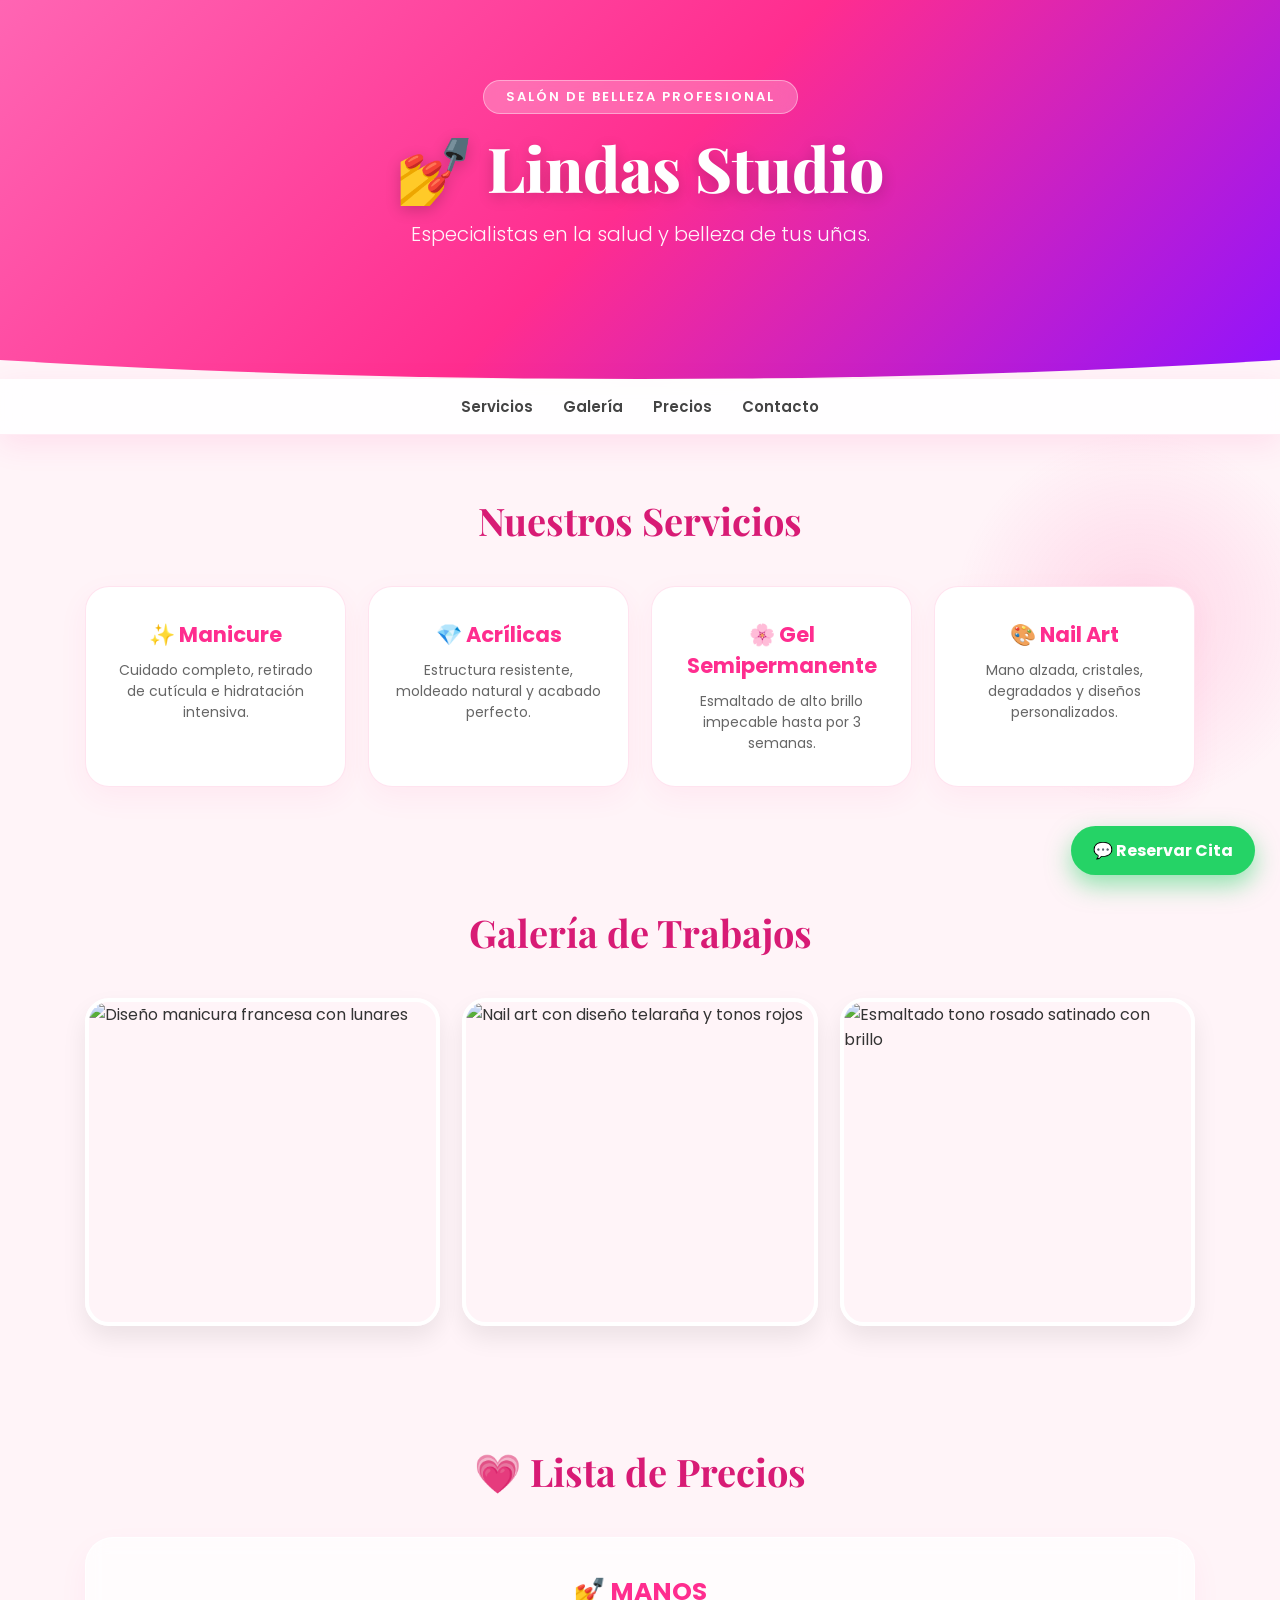
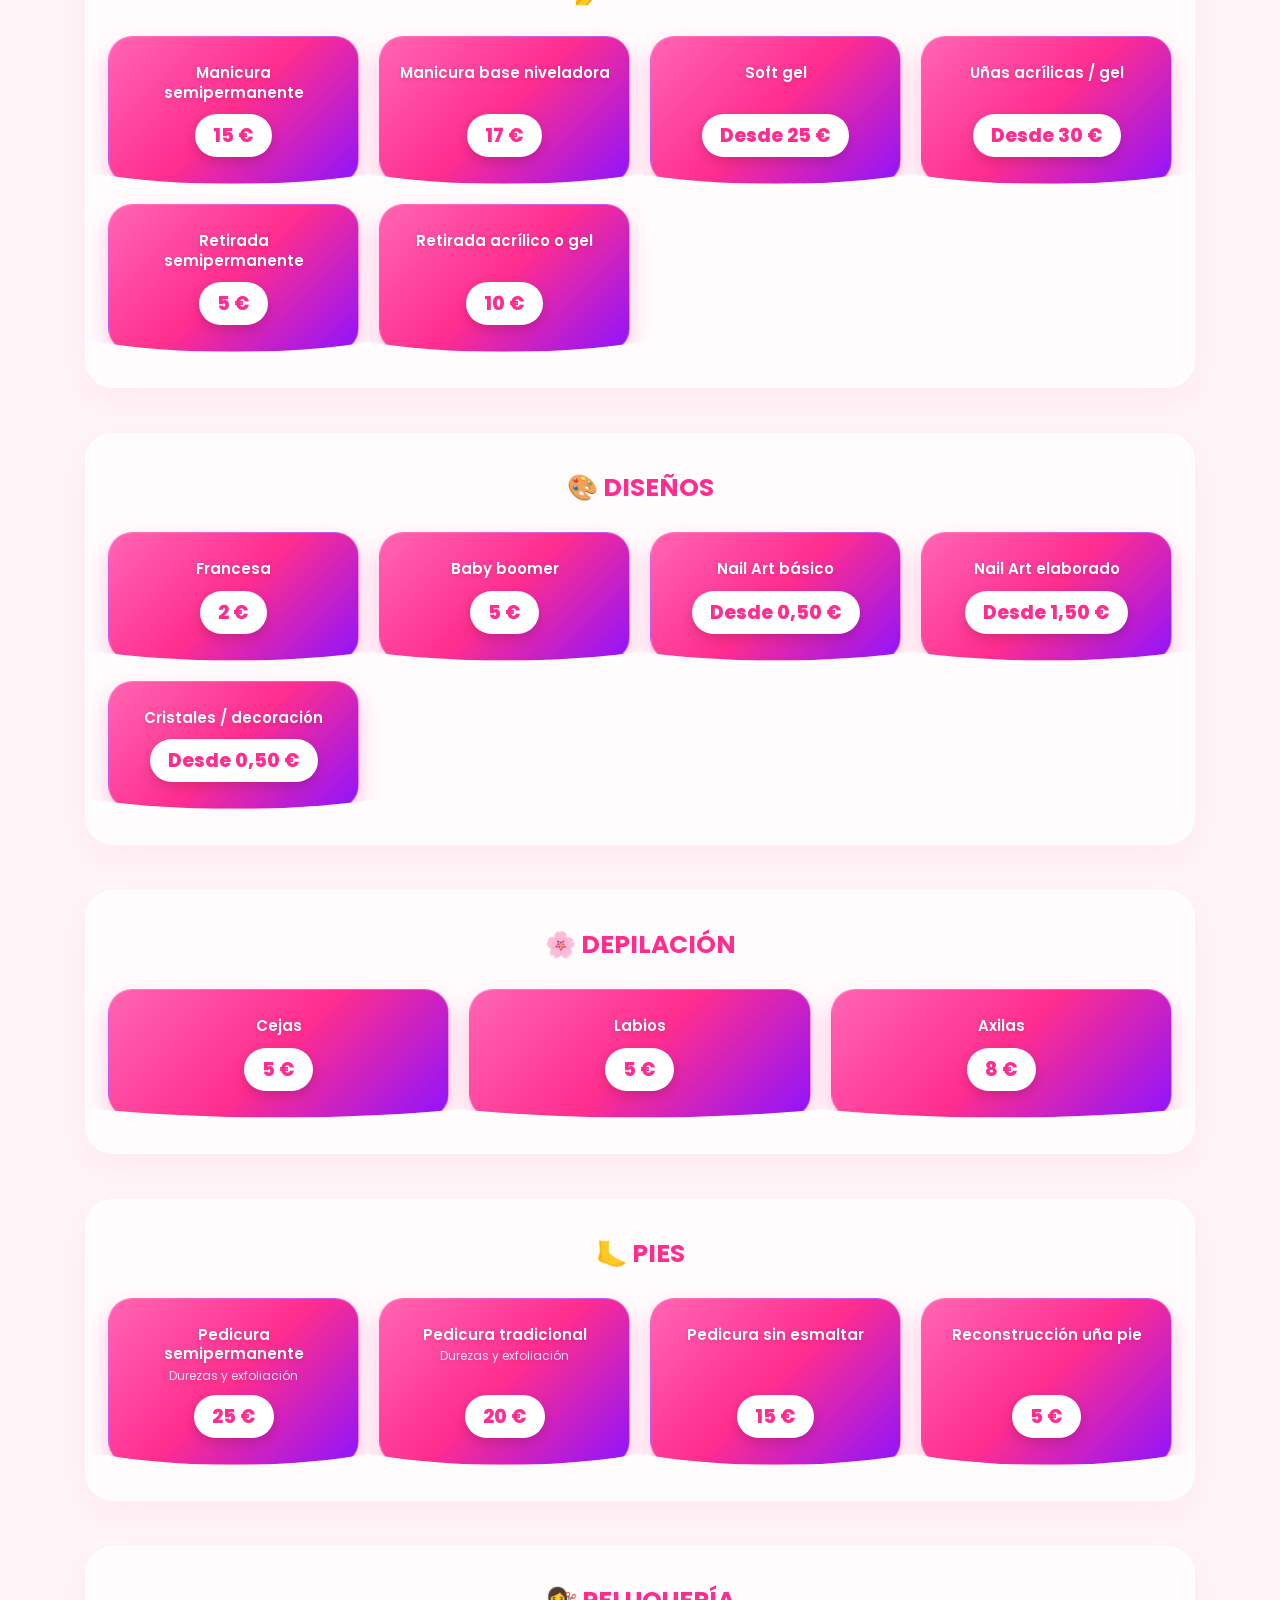
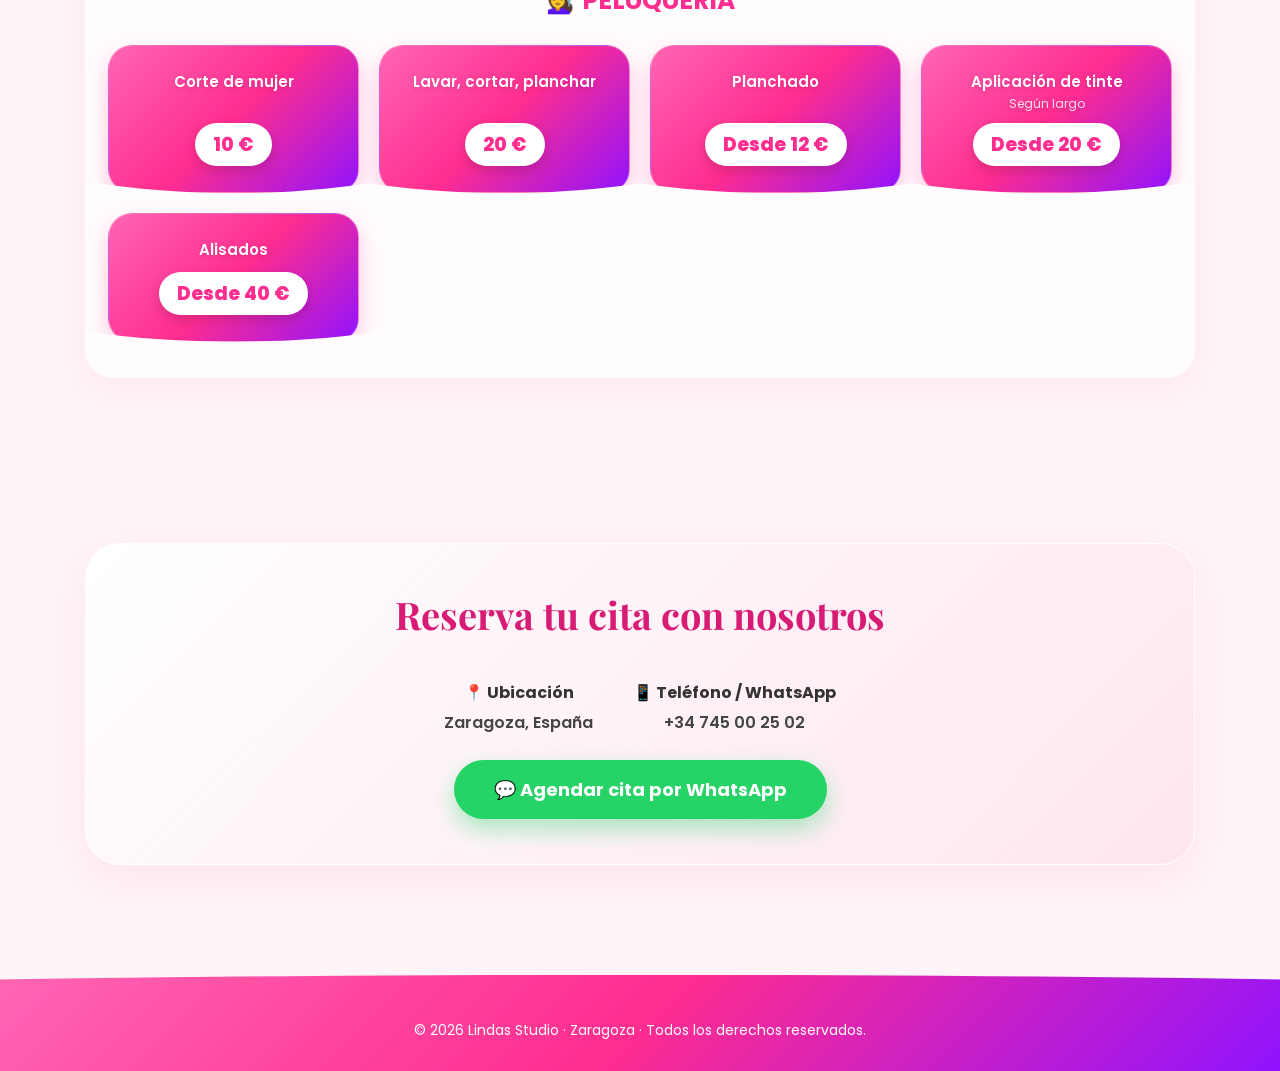
==== index.html @ 549ef815 "Add files via upload" ====
<!DOCTYPE html>
<html lang="es">
<head>
<meta charset="UTF-8">
<meta name="viewport" content="width=device-width, initial-scale=1.0">
<title>Lindas Studio | Salón de Uñas & Estética en Zaragoza</title>

<!-- FUENTES GOOGLE FONTS -->
<link rel="preconnect" href="https://fonts.googleapis.com">
<link rel="preconnect" href="https://fonts.gstatic.com" crossorigin>
<link href="https://fonts.googleapis.com/css2?family=Playfair+Display:ital,wght@0,600;0,800;1,600&family=Poppins:wght@300;400;500;600;700&display=swap" rel="stylesheet">

<style>
:root {
    --primary: #ff2d8f;
    --primary-dark: #d81b75;
    --primary-gradient: linear-gradient(135deg, #ff65b3 0%, #ff2d8f 50%, #9013fe 100%);
    --bg-color: #fff4f8;
    --card-bg: #ffffff;
}

*{
    margin:0;
    padding:0;
    box-sizing:border-box;
    font-family: 'Poppins', sans-serif;
    scroll-behavior: smooth;
}

body{
    background: var(--bg-color);
    color: #333;
    overflow-x: hidden;
    position: relative;
}

/* BURBUJAS DE LUZ ANIMADAS EN FONDO */
body::before, body::after {
    content: '';
    position: fixed;
    width: 380px;
    height: 380px;
    border-radius: 50%;
    background: radial-gradient(circle, rgba(255, 45, 143, 0.15) 0%, rgba(255, 255, 255, 0) 70%);
    z-index: -1;
    animation: floatBg 12s infinite alternate ease-in-out;
}
body::before { top: -50px; left: -50px; }
body::after { bottom: 10%; right: -50px; animation-delay: -6s; }

@keyframes floatBg {
    0% { transform: translate(0, 0) scale(1); }
    100% { transform: translate(80px, 80px) scale(1.3); }
}

/* HEADER PREMIUM CON CURVA */
header{
    position: relative;
    background: var(--primary-gradient);
    color: white;
    text-align: center;
    padding: 80px 20px 130px 20px;
    clip-path: ellipse(160% 100% at 50% 0%);
    box-shadow: 0 15px 35px rgba(255, 45, 143, 0.35);
}

.header-badge {
    display: inline-block;
    background: rgba(255, 255, 255, 0.25);
    backdrop-filter: blur(10px);
    padding: 6px 22px;
    border-radius: 30px;
    font-size: 13px;
    font-weight: 600;
    letter-spacing: 2px;
    text-transform: uppercase;
    margin-bottom: 12px;
    border: 1px solid rgba(255, 255, 255, 0.4);
    animation: fadeInDown 0.8s ease-out;
}

header h1{
    font-family: 'Playfair Display', serif;
    font-size: 62px;
    font-weight: 800;
    text-shadow: 0 4px 15px rgba(0,0,0,0.2);
    animation: fadeInDown 1s ease-out;
}

header p{
    margin-top: 10px;
    font-size: 20px;
    font-weight: 300;
    opacity: 0.95;
    animation: fadeInUp 1s ease-out 0.2s backwards;
}

/* MENÚ FLOATING Y GLASSMORPHISM */
nav{
    background: rgba(255, 255, 255, 0.88);
    backdrop-filter: blur(15px);
    display: flex;
    justify-content: center;
    gap: 30px;
    padding: 16px;
    box-shadow: 0 10px 30px rgba(255, 45, 143, 0.1);
    position: sticky;
    top: 0;
    z-index: 100;
    border-bottom: 1px solid rgba(255, 208, 228, 0.4);
}

nav a{
    color: #444;
    text-decoration: none;
    font-weight: 600;
    font-size: 15px;
    position: relative;
    transition: all 0.3s;
}

nav a::after {
    content: '';
    position: absolute;
    width: 0%;
    height: 3px;
    bottom: -6px;
    left: 50%;
    transform: translateX(-50%);
    background: var(--primary);
    border-radius: 10px;
    transition: width 0.3s ease;
}

nav a:hover{ color: var(--primary); }
nav a:hover::after { width: 100%; }

/* SECCIONES Y EFECTO SCROLL REVEAL */
section{
    max-width: 1150px;
    margin: auto;
    padding: 60px 20px;
    animation: revealSection linear both;
    animation-timeline: view();
    animation-range: entry 10% cover 30%;
}

@keyframes revealSection {
    from { opacity: 0; transform: translateY(40px) scale(0.97); }
    to { opacity: 1; transform: translateY(0) scale(1); }
}

h2{
    font-family: 'Playfair Display', serif;
    color: var(--primary-dark);
    text-align: center;
    margin-bottom: 40px;
    font-size: 38px;
    position: relative;
}

/* SERVICIOS */
.tarjetas{
    display: grid;
    grid-template-columns: repeat(auto-fit, minmax(230px, 1fr));
    gap: 22px;
}

.tarjeta{
    background: var(--card-bg);
    border-radius: 24px;
    padding: 32px 22px;
    text-align: center;
    box-shadow: 0 10px 30px rgba(255, 45, 143, 0.06);
    border: 1px solid rgba(255, 208, 228, 0.6);
    transition: all 0.4s cubic-bezier(0.175, 0.885, 0.32, 1.275);
}

.tarjeta:hover{
    transform: translateY(-8px);
    box-shadow: 0 20px 40px rgba(255, 45, 143, 0.18);
    border-color: var(--primary);
}

.tarjeta h3{ color: var(--primary); margin-bottom: 10px; font-size: 21px; }
.tarjeta p { color: #666; font-size: 14px; line-height: 1.5; }

/* GALERÍA */
.galeria{
    display: grid;
    grid-template-columns: repeat(3, 1fr);
    gap: 22px;
}

.galeria-item {
    overflow: hidden;
    border-radius: 24px;
    box-shadow: 0 12px 25px rgba(0,0,0,0.08);
    border: 4px solid #fff;
    position: relative;
}

.galeria img{
    width: 100%;
    height: 320px;
    object-fit: cover;
    display: block;
    transition: transform 0.6s cubic-bezier(0.25, 1, 0.5, 1);
}

.galeria-item:hover img{ transform: scale(1.1); }

/* SECCIÓN PRECIOS ESPECTACULAR */
.categoria{
    margin-bottom: 45px;
    background: rgba(255, 255, 255, 0.75);
    backdrop-filter: blur(10px);
    padding: 35px 22px;
    border-radius: 28px;
    border: 1px solid rgba(255, 255, 255, 0.9);
    box-shadow: 0 12px 30px rgba(255, 45, 143, 0.05);
}

.categoria h3{
    color: var(--primary);
    text-align: center;
    font-size: 25px;
    font-weight: 700;
    margin-bottom: 25px;
}

.lista-precios{
    display: grid;
    grid-template-columns: repeat(auto-fit, minmax(200px, 1fr));
    gap: 20px;
}

.precio{
    background: var(--primary-gradient);
    color: white;
    padding: 26px 18px;
    border-radius: 24px;
    text-align: center;
    box-shadow: 0 10px 22px rgba(255, 45, 143, 0.28);
    display: flex;
    flex-direction: column;
    justify-content: space-between;
    align-items: center;
    position: relative;
    overflow: hidden;
    clip-path: ellipse(150% 100% at 50% 0%);
    transition: all 0.4s cubic-bezier(0.175, 0.885, 0.32, 1.275);
    border: 1px solid rgba(255, 255, 255, 0.3);
}

.precio::before {
    content: '';
    position: absolute;
    top: 0; left: -100%;
    width: 100%; height: 100%;
    background: linear-gradient(90deg, transparent, rgba(255, 255, 255, 0.35), transparent);
    transition: left 0.6s;
}

.precio:hover::before { left: 100%; }

.precio:hover{
    transform: translateY(-8px) scale(1.03);
    box-shadow: 0 18px 36px rgba(255, 45, 143, 0.45);
}

.precio .nombre{
    color: #ffffff;
    font-weight: 600;
    font-size: 15px;
    line-height: 1.3;
    margin-bottom: 12px;
    text-shadow: 0 2px 4px rgba(0,0,0,0.12);
}

.precio .nombre small{
    display: block;
    color: #ffe3f0;
    font-size: 12px;
    font-weight: 400;
    margin-top: 4px;
}

.precio .cantidad{
    color: #ff2d8f;
    font-size: 19px;
    font-weight: 800;
    background: #ffffff;
    padding: 7px 18px;
    border-radius: 50px;
    box-shadow: 0 5px 12px rgba(0, 0, 0, 0.15);
}

/* CONTACTO */
.contacto-container {
    background: linear-gradient(135deg, rgba(255,255,255,0.95) 0%, rgba(255,208,228,0.4) 100%);
    border-radius: 35px;
    padding: 45px 25px;
    border: 1px solid #fff;
    box-shadow: 0 15px 35px rgba(255, 45, 143, 0.08);
}

.contacto-info {
    display: flex;
    justify-content: center;
    gap: 40px;
    flex-wrap: wrap;
    text-align: center;
    margin-bottom: 25px;
}

.contacto-info p { font-weight: 600; color: #444; margin-top: 5px; }

.boton{
    display: inline-block;
    padding: 16px 40px;
    background: #25D366;
    color: white;
    text-decoration: none;
    border-radius: 50px;
    font-weight: 700;
    font-size: 18px;
    box-shadow: 0 10px 25px rgba(37, 211, 102, 0.4);
    transition: all 0.3s ease;
}

.boton:hover{
    transform: translateY(-3px) scale(1.04);
    box-shadow: 0 15px 32px rgba(37, 211, 102, 0.55);
    background: #1eb956;
}

/* BOTÓN FLOTANTE WHATSAPP */
.float-whatsapp {
    position: fixed;
    bottom: 25px;
    right: 25px;
    background: #25D366;
    color: white;
    border-radius: 50px;
    padding: 12px 22px;
    font-weight: bold;
    text-decoration: none;
    box-shadow: 0 10px 25px rgba(37, 211, 102, 0.5);
    z-index: 1000;
    display: flex;
    align-items: center;
    gap: 8px;
    transition: all 0.3s ease;
}

.float-whatsapp:hover {
    transform: scale(1.08);
    background: #20bd5a;
}

/* FOOTER */
footer{
    background: var(--primary-gradient);
    color: white;
    text-align: center;
    padding: 45px 20px 30px;
    margin-top: 50px;
    clip-path: ellipse(160% 100% at 50% 100%);
    font-size: 14px;
}

@keyframes fadeInDown { from { opacity: 0; transform: translateY(-30px); } to { opacity: 1; transform: translateY(0); } }
@keyframes fadeInUp { from { opacity: 0; transform: translateY(30px); } to { opacity: 1; transform: translateY(0); } }

@media(max-width:700px){
    header h1{ font-size: 40px; }
    nav{ gap: 12px; flex-wrap: wrap; padding: 12px; }
    nav a{ font-size: 13px; }
    .galeria{ grid-template-columns: 1fr; }
    .galeria img{ height: 300px; }
    .lista-precios { grid-template-columns: repeat(auto-fit, minmax(150px, 1fr)); }
}
</style>
</head>

<body>

<!-- BOTÓN FLOTANTE SIEMPRE VISIBLE -->
<a href="https://wa.me/34745002502?text=Hola%20Lindas%20Studio%2C%20quiero%20reservar%20una%20cita." class="float-whatsapp" target="_blank">
    💬 Reservar Cita
</a>

<header>
    <span class="header-badge">Salón de Belleza Profesional</span>
    <h1>💅 Lindas Studio</h1>
    <p>Especialistas en la salud y belleza de tus uñas.</p>
</header>

<nav>
    <a href="#servicios">Servicios</a>
    <a href="#galeria">Galería</a>
    <a href="#precios">Precios</a>
    <a href="#contacto">Contacto</a>
</nav>

<!-- SERVICIOS -->
<section id="servicios">
    <h2>Nuestros Servicios</h2>
    <div class="tarjetas">
        <div class="tarjeta">
            <h3>✨ Manicure</h3>
            <p>Cuidado completo, retirado de cutícula e hidratación intensiva.</p>
        </div>
        <div class="tarjeta">
            <h3>💎 Acrílicas</h3>
            <p>Estructura resistente, moldeado natural y acabado perfecto.</p>
        </div>
        <div class="tarjeta">
            <h3>🌸 Gel Semipermanente</h3>
            <p>Esmaltado de alto brillo impecable hasta por 3 semanas.</p>
        </div>
        <div class="tarjeta">
            <h3>🎨 Nail Art</h3>
            <p>Mano alzada, cristales, degradados y diseños personalizados.</p>
        </div>
    </div>
</section>

<!-- GALERÍA -->
<section id="galeria">
    <h2>Galería de Trabajos</h2>
    <div class="galeria">
        <div class="galeria-item">
            <img src="1lindas.png" alt="Diseño manicura francesa con lunares">
        </div>
        <div class="galeria-item">
            <img src="2linadas.png" alt="Nail art con diseño telaraña y tonos rojos">
        </div>
        <div class="galeria-item">
            <img src="3lindas.png" alt="Esmaltado tono rosado satinado con brillo">
        </div>
    </div>
</section>

<!-- PRECIOS -->
<section id="precios">
    <h2>💗 Lista de Precios</h2>

    <div class="categoria">
        <h3>💅 MANOS</h3>
        <div class="lista-precios">
            <div class="precio">
                <div class="nombre">Manicura semipermanente</div>
                <div class="cantidad">15 €</div>
            </div>
            <div class="precio">
                <div class="nombre">Manicura base niveladora</div>
                <div class="cantidad">17 €</div>
            </div>
            <div class="precio">
                <div class="nombre">Soft gel</div>
                <div class="cantidad">Desde 25 €</div>
            </div>
            <div class="precio">
                <div class="nombre">Uñas acrílicas / gel</div>
                <div class="cantidad">Desde 30 €</div>
            </div>
            <div class="precio">
                <div class="nombre">Retirada semipermanente</div>
                <div class="cantidad">5 €</div>
            </div>
            <div class="precio">
                <div class="nombre">Retirada acrílico o gel</div>
                <div class="cantidad">10 €</div>
            </div>
        </div>
    </div>

    <div class="categoria">
        <h3>🎨 DISEÑOS</h3>
        <div class="lista-precios">
            <div class="precio">
                <div class="nombre">Francesa</div>
                <div class="cantidad">2 €</div>
            </div>
            <div class="precio">
                <div class="nombre">Baby boomer</div>
                <div class="cantidad">5 €</div>
            </div>
            <div class="precio">
                <div class="nombre">Nail Art básico</div>
                <div class="cantidad">Desde 0,50 €</div>
            </div>
            <div class="precio">
                <div class="nombre">Nail Art elaborado</div>
                <div class="cantidad">Desde 1,50 €</div>
            </div>
            <div class="precio">
                <div class="nombre">Cristales / decoración</div>
                <div class="cantidad">Desde 0,50 €</div>
            </div>
        </div>
    </div>

    <div class="categoria">
        <h3>🌸 DEPILACIÓN</h3>
        <div class="lista-precios">
            <div class="precio">
                <div class="nombre">Cejas</div>
                <div class="cantidad">5 €</div>
            </div>
            <div class="precio">
                <div class="nombre">Labios</div>
                <div class="cantidad">5 €</div>
            </div>
            <div class="precio">
                <div class="nombre">Axilas</div>
                <div class="cantidad">8 €</div>
            </div>
        </div>
    </div>

    <div class="categoria">
        <h3>🦶 PIES</h3>
        <div class="lista-precios">
            <div class="precio">
                <div class="nombre">Pedicura semipermanente<small>Durezas y exfoliación</small></div>
                <div class="cantidad">25 €</div>
            </div>
            <div class="precio">
                <div class="nombre">Pedicura tradicional<small>Durezas y exfoliación</small></div>
                <div class="cantidad">20 €</div>
            </div>
            <div class="precio">
                <div class="nombre">Pedicura sin esmaltar</div>
                <div class="cantidad">15 €</div>
            </div>
            <div class="precio">
                <div class="nombre">Reconstrucción uña pie</div>
                <div class="cantidad">5 €</div>
            </div>
        </div>
    </div>

    <div class="categoria">
        <h3>💇‍♀️ PELUQUERÍA</h3>
        <div class="lista-precios">
            <div class="precio">
                <div class="nombre">Corte de mujer</div>
                <div class="cantidad">10 €</div>
            </div>
            <div class="precio">
                <div class="nombre">Lavar, cortar, planchar</div>
                <div class="cantidad">20 €</div>
            </div>
            <div class="precio">
                <div class="nombre">Planchado</div>
                <div class="cantidad">Desde 12 €</div>
            </div>
            <div class="precio">
                <div class="nombre">Aplicación de tinte<small>Según largo</small></div>
                <div class="cantidad">Desde 20 €</div>
            </div>
            <div class="precio">
                <div class="nombre">Alisados</div>
                <div class="cantidad">Desde 40 €</div>
            </div>
        </div>
    </div>
</section>

<!-- CONTACTO -->
<section id="contacto">
    <div class="contacto-container">
        <h2>Reserva tu cita con nosotros</h2>
        <div class="contacto-info">
            <div>
                <strong>📍 Ubicación</strong>
                <p>Zaragoza, España</p>
            </div>
            <div>
                <strong>📱 Teléfono / WhatsApp</strong>
                <p>+34 745 00 25 02</p>
            </div>
        </div>
        <div style="text-align: center;">
            <a class="boton" href="https://wa.me/34745002502?text=Hola%20Lindas%20Studio%2C%20quiero%20reservar%20una%20cita." target="_blank">
                💬 Agendar cita por WhatsApp
            </a>
        </div>
    </div>
</section>

<footer>
    © 2026 Lindas Studio · Zaragoza · Todos los derechos reservados.
</footer>

</body>
</html>
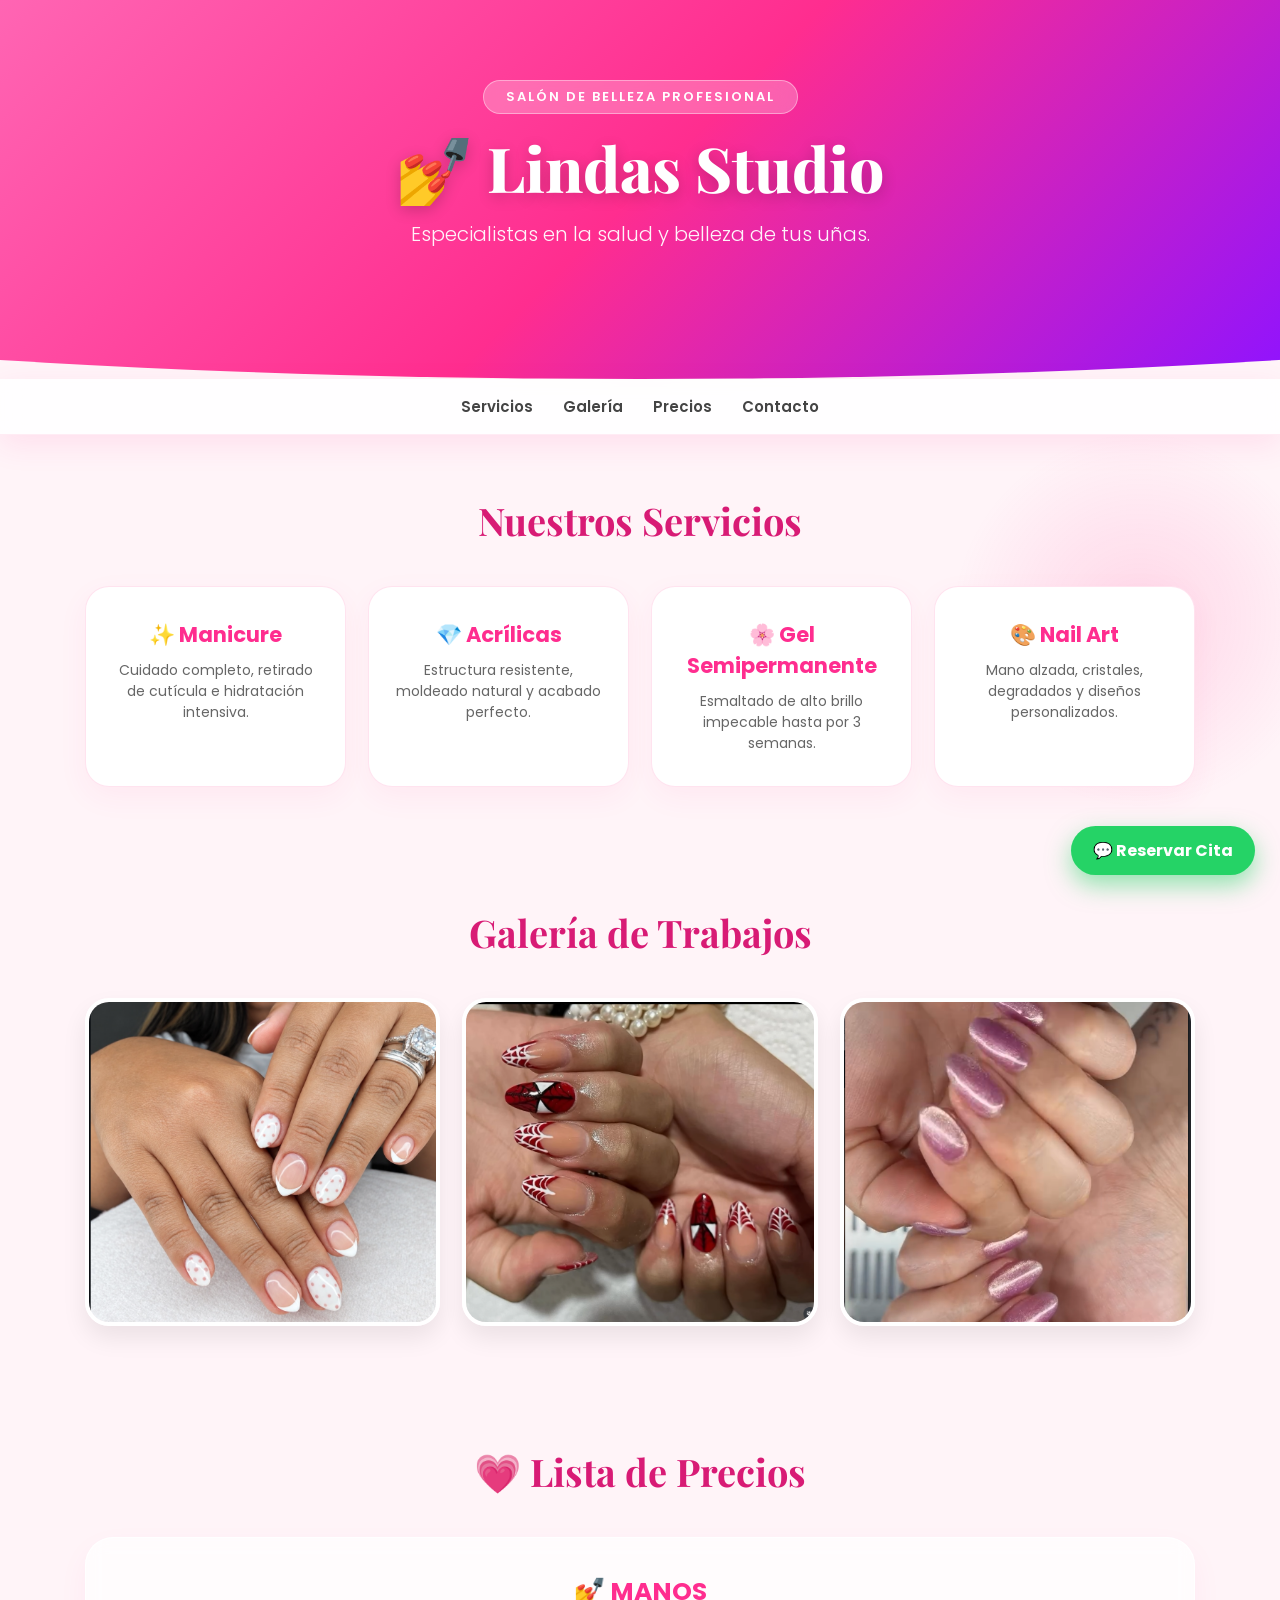
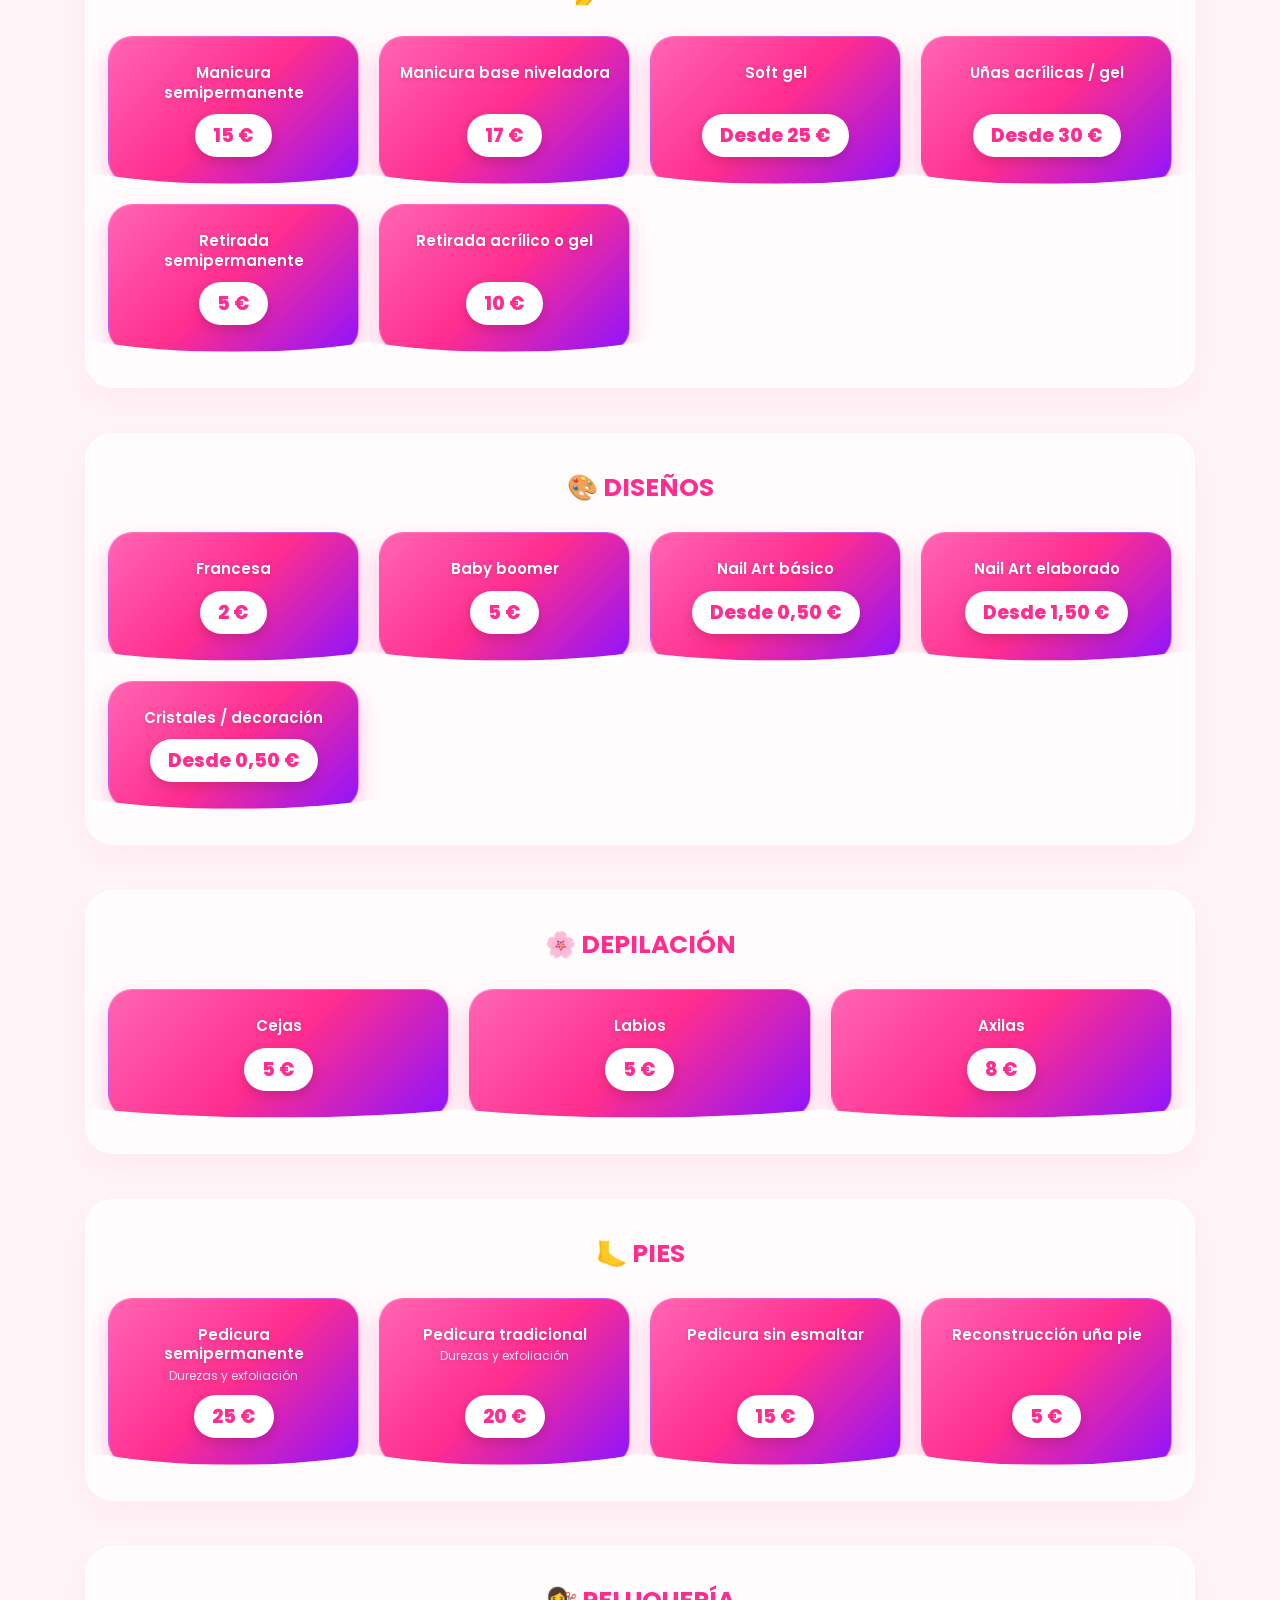
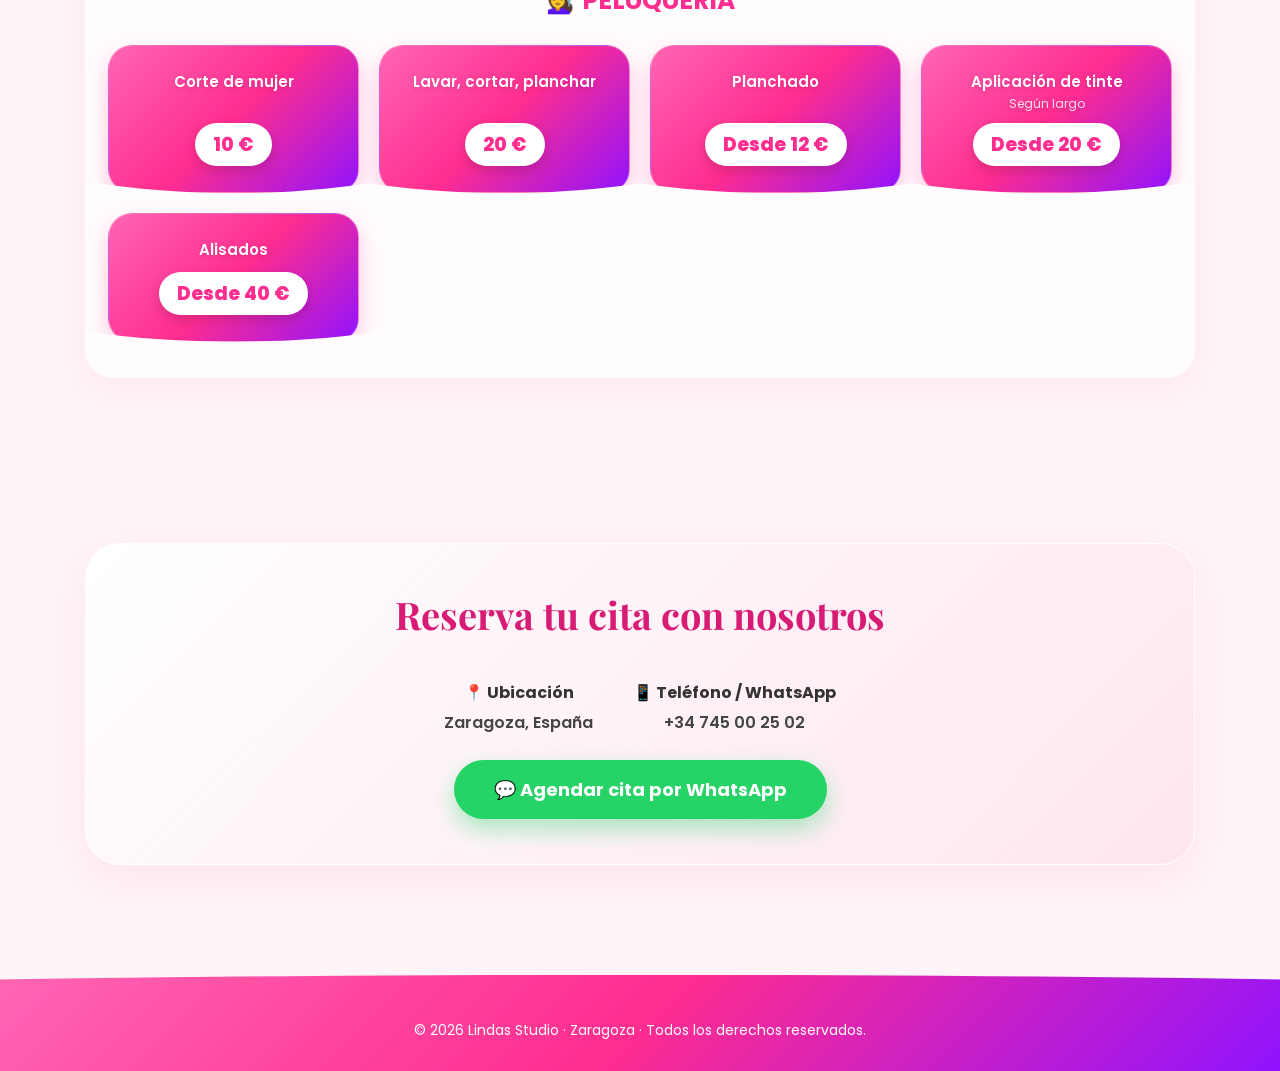
==== commit 7e893bf8: "Update print statement from 'Hello' to 'Goodbye'" ====
--- a/index.html
+++ b/index.html
@@ -432,13 +432,13 @@
     <h2>Galería de Trabajos</h2>
     <div class="galeria">
         <div class="galeria-item">
-            <img src="1lindas.png" alt="Diseño manicura francesa con lunares">
+            <img src="1lindas.PNG" alt="Diseño manicura francesa con lunares">
         </div>
         <div class="galeria-item">
-            <img src="2linadas.png" alt="Nail art con diseño telaraña y tonos rojos">
+            <img src="2linadas.PNG" alt="Nail art con diseño telaraña y tonos rojos">
         </div>
         <div class="galeria-item">
-            <img src="3lindas.png" alt="Esmaltado tono rosado satinado con brillo">
+            <img src="3lindas.PNG" alt="Esmaltado tono rosado satinado con brillo">
         </div>
     </div>
 </section>
@@ -597,4 +597,4 @@
 </footer>
 
 </body>
-</html>+</html>
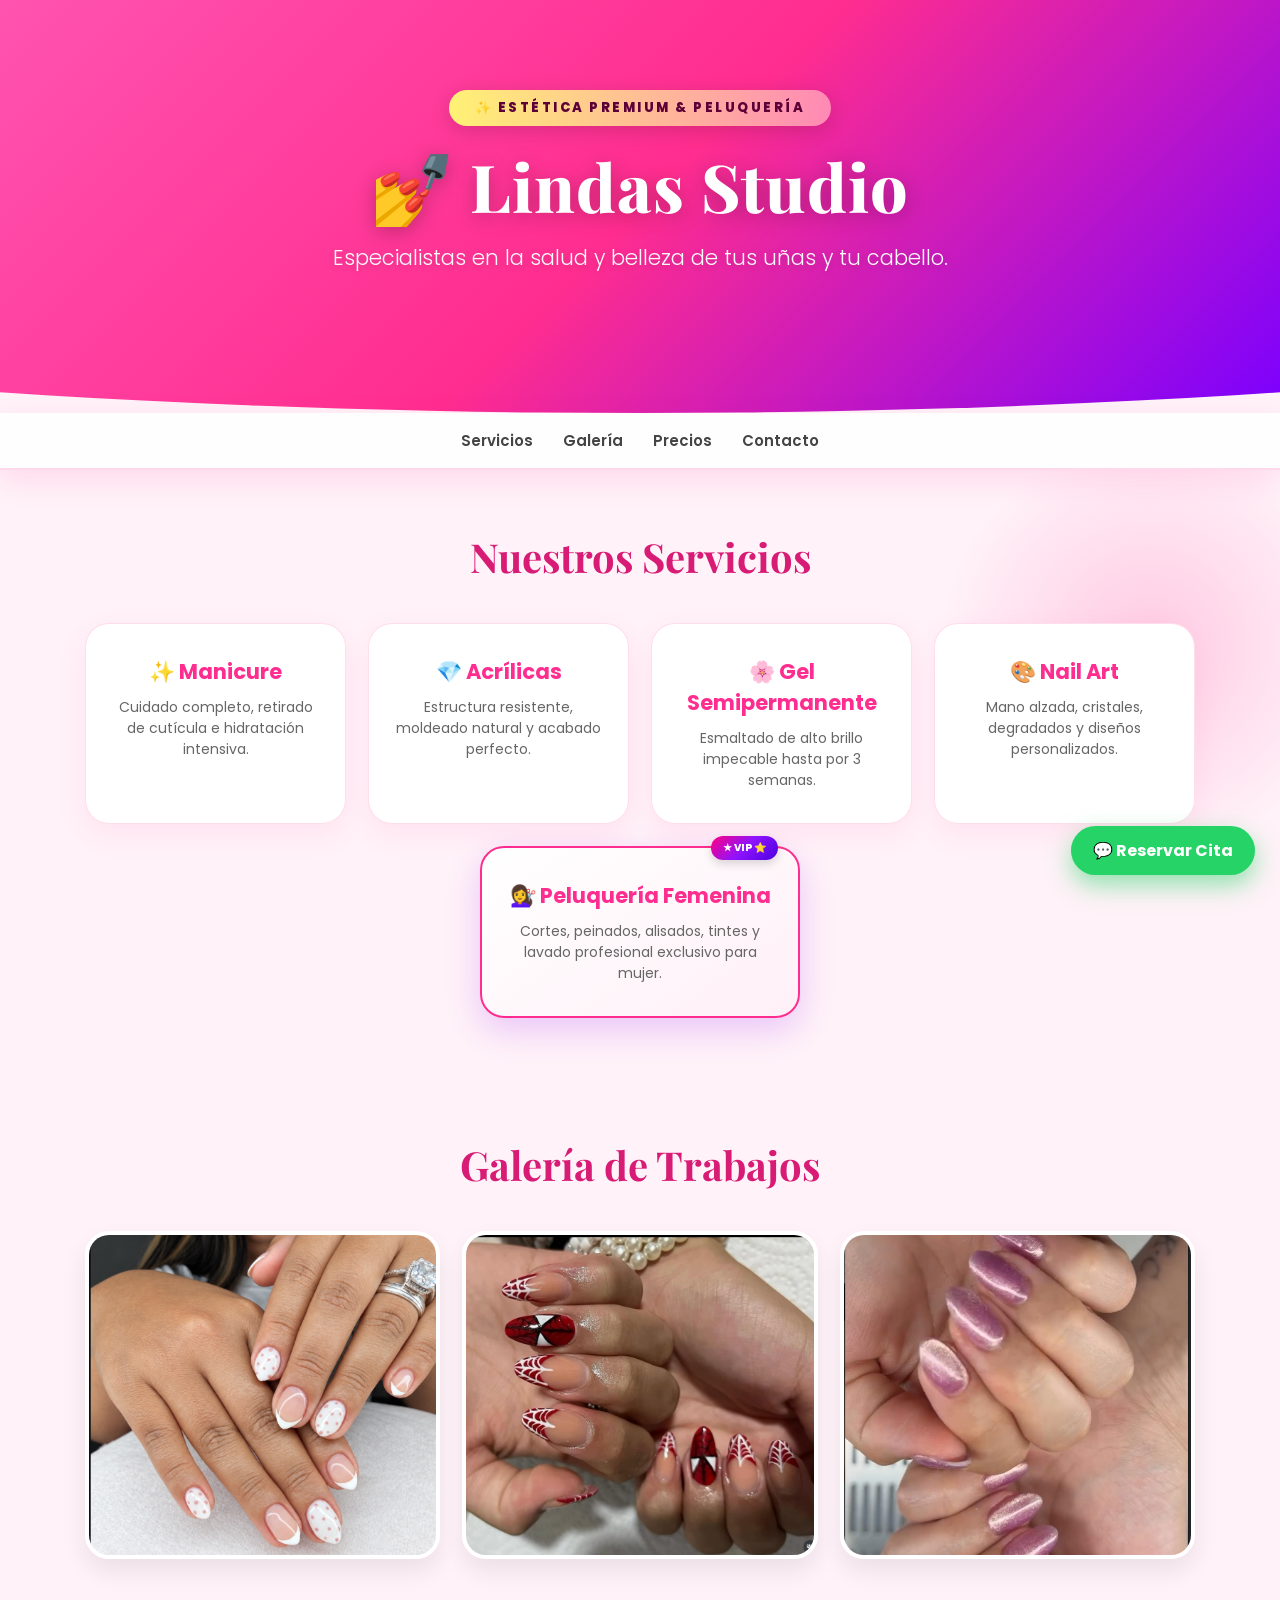
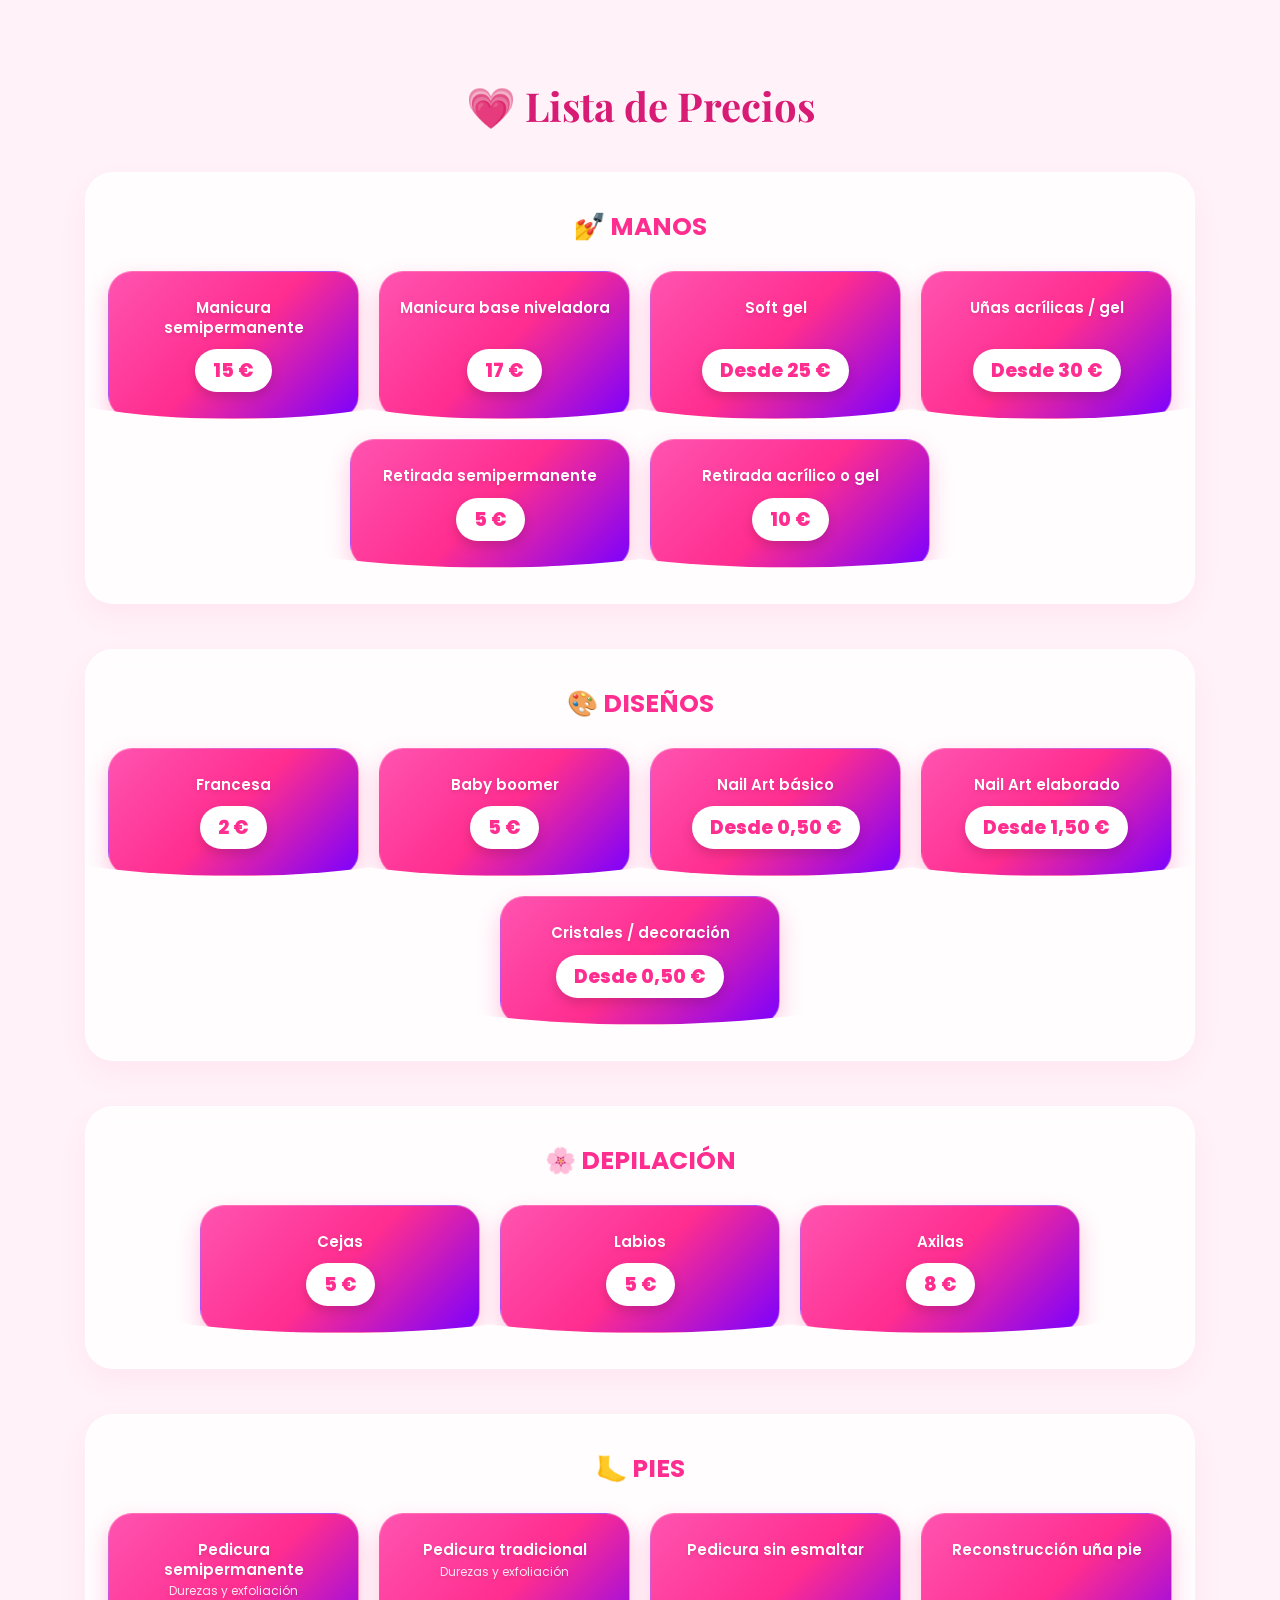
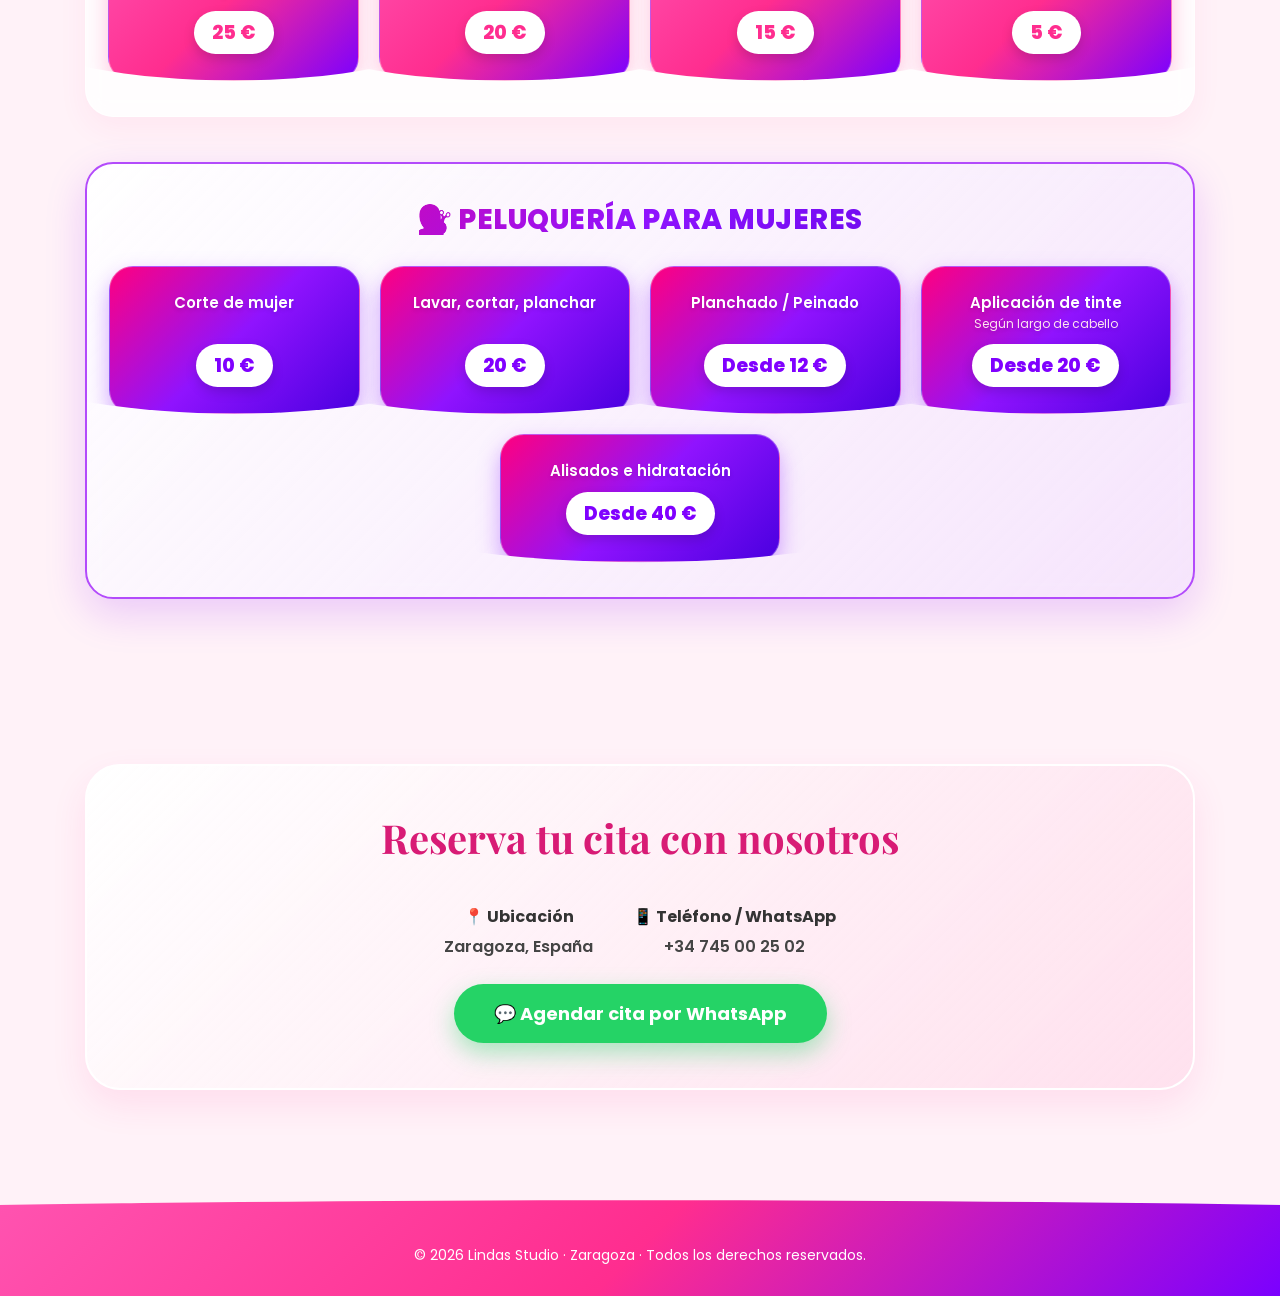
==== commit 89370e54: "Update index.html" ====
--- a/index.html
+++ b/index.html
@@ -3,7 +3,7 @@
 <head>
 <meta charset="UTF-8">
 <meta name="viewport" content="width=device-width, initial-scale=1.0">
-<title>Lindas Studio | Salón de Uñas & Estética en Zaragoza</title>
+<title>Lindas Studio | Salón de Uñas & Peluquería Femenina en Zaragoza</title>
 
 <!-- FUENTES GOOGLE FONTS -->
 <link rel="preconnect" href="https://fonts.googleapis.com">
@@ -14,8 +14,10 @@
 :root {
     --primary: #ff2d8f;
     --primary-dark: #d81b75;
-    --primary-gradient: linear-gradient(135deg, #ff65b3 0%, #ff2d8f 50%, #9013fe 100%);
-    --bg-color: #fff4f8;
+    --primary-gradient: linear-gradient(135deg, #ff53b0 0%, #ff2d8f 50%, #7b00ff 100%);
+    --gold-gradient: linear-gradient(135deg, #ffe259 0%, #ffa751 100%);
+    --hair-gradient: linear-gradient(135deg, #ff007f 0%, #9013fe 50%, #4a00e0 100%);
+    --bg-color: #fff2f8;
     --card-bg: #ffffff;
 }
 
@@ -38,76 +40,81 @@
 body::before, body::after {
     content: '';
     position: fixed;
-    width: 380px;
-    height: 380px;
+    width: 420px;
+    height: 420px;
     border-radius: 50%;
-    background: radial-gradient(circle, rgba(255, 45, 143, 0.15) 0%, rgba(255, 255, 255, 0) 70%);
+    background: radial-gradient(circle, rgba(255, 45, 143, 0.2) 0%, rgba(255, 255, 255, 0) 70%);
     z-index: -1;
     animation: floatBg 12s infinite alternate ease-in-out;
 }
-body::before { top: -50px; left: -50px; }
-body::after { bottom: 10%; right: -50px; animation-delay: -6s; }
+body::before { top: -80px; left: -80px; }
+body::after { bottom: 5%; right: -80px; animation-delay: -6s; }
 
 @keyframes floatBg {
     0% { transform: translate(0, 0) scale(1); }
-    100% { transform: translate(80px, 80px) scale(1.3); }
-}
-
-/* HEADER PREMIUM CON CURVA */
+    100% { transform: translate(90px, 90px) scale(1.3); }
+}
+
+/* HEADER PREMIUM CON ILUMINACIÓN */
 header{
     position: relative;
     background: var(--primary-gradient);
     color: white;
     text-align: center;
-    padding: 80px 20px 130px 20px;
+    padding: 90px 20px 140px 20px;
     clip-path: ellipse(160% 100% at 50% 0%);
-    box-shadow: 0 15px 35px rgba(255, 45, 143, 0.35);
+    box-shadow: 0 20px 40px rgba(255, 45, 143, 0.4);
 }
 
 .header-badge {
     display: inline-block;
-    background: rgba(255, 255, 255, 0.25);
-    backdrop-filter: blur(10px);
-    padding: 6px 22px;
+    background: linear-gradient(90deg, #fff275, #ff89b5);
+    color: #5d0038;
+    padding: 8px 26px;
     border-radius: 30px;
     font-size: 13px;
-    font-weight: 600;
-    letter-spacing: 2px;
+    font-weight: 800;
+    letter-spacing: 2.5px;
     text-transform: uppercase;
-    margin-bottom: 12px;
-    border: 1px solid rgba(255, 255, 255, 0.4);
-    animation: fadeInDown 0.8s ease-out;
+    margin-bottom: 16px;
+    box-shadow: 0 5px 20px rgba(0,0,0,0.15);
+    animation: pulseBadge 2s infinite alternate;
+}
+
+@keyframes pulseBadge {
+    0% { transform: scale(1); }
+    100% { transform: scale(1.06); }
 }
 
 header h1{
     font-family: 'Playfair Display', serif;
-    font-size: 62px;
+    font-size: 66px;
     font-weight: 800;
-    text-shadow: 0 4px 15px rgba(0,0,0,0.2);
-    animation: fadeInDown 1s ease-out;
+    text-shadow: 0 4px 20px rgba(0,0,0,0.25);
+    letter-spacing: 1px;
 }
 
 header p{
-    margin-top: 10px;
-    font-size: 20px;
+    margin-top: 12px;
+    font-size: 21px;
     font-weight: 300;
-    opacity: 0.95;
-    animation: fadeInUp 1s ease-out 0.2s backwards;
-}
-
-/* MENÚ FLOATING Y GLASSMORPHISM */
+    opacity: 0.98;
+    text-shadow: 0 2px 8px rgba(0,0,0,0.2);
+}
+
+/* MENÚ FLOATING */
 nav{
-    background: rgba(255, 255, 255, 0.88);
+    background: rgba(255, 255, 255, 0.92);
     backdrop-filter: blur(15px);
     display: flex;
     justify-content: center;
     gap: 30px;
     padding: 16px;
-    box-shadow: 0 10px 30px rgba(255, 45, 143, 0.1);
+    box-shadow: 0 10px 30px rgba(255, 45, 143, 0.12);
     position: sticky;
     top: 0;
     z-index: 100;
-    border-bottom: 1px solid rgba(255, 208, 228, 0.4);
+    border-bottom: 2px solid rgba(255, 180, 215, 0.5);
 }
 
 nav a{
@@ -155,14 +162,15 @@
     color: var(--primary-dark);
     text-align: center;
     margin-bottom: 40px;
-    font-size: 38px;
+    font-size: 40px;
     position: relative;
 }
 
 /* SERVICIOS */
 .tarjetas{
-    display: grid;
-    grid-template-columns: repeat(auto-fit, minmax(230px, 1fr));
+    display: flex;
+    flex-wrap: wrap;
+    justify-content: center;
     gap: 22px;
 }
 
@@ -171,15 +179,39 @@
     border-radius: 24px;
     padding: 32px 22px;
     text-align: center;
-    box-shadow: 0 10px 30px rgba(255, 45, 143, 0.06);
-    border: 1px solid rgba(255, 208, 228, 0.6);
+    box-shadow: 0 10px 30px rgba(255, 45, 143, 0.08);
+    border: 1px solid rgba(255, 208, 228, 0.7);
     transition: all 0.4s cubic-bezier(0.175, 0.885, 0.32, 1.275);
+    flex: 1 1 220px;
+    max-width: 320px;
+    position: relative;
 }
 
 .tarjeta:hover{
     transform: translateY(-8px);
-    box-shadow: 0 20px 40px rgba(255, 45, 143, 0.18);
+    box-shadow: 0 20px 40px rgba(255, 45, 143, 0.22);
     border-color: var(--primary);
+}
+
+/* TARJETA DESTACADA PELUQUERÍA */
+.tarjeta.destacada {
+    background: linear-gradient(145deg, #ffffff 0%, #fff0f7 100%);
+    border: 2px solid #ff2d8f;
+    box-shadow: 0 12px 35px rgba(144, 19, 254, 0.2);
+}
+
+.tarjeta.destacada::before {
+    content: '★ VIP ⭐';
+    position: absolute;
+    top: -12px;
+    right: 20px;
+    background: var(--hair-gradient);
+    color: white;
+    font-size: 10px;
+    font-weight: 800;
+    padding: 4px 12px;
+    border-radius: 20px;
+    box-shadow: 0 4px 10px rgba(0,0,0,0.15);
 }
 
 .tarjeta h3{ color: var(--primary); margin-bottom: 10px; font-size: 21px; }
@@ -213,12 +245,12 @@
 /* SECCIÓN PRECIOS ESPECTACULAR */
 .categoria{
     margin-bottom: 45px;
-    background: rgba(255, 255, 255, 0.75);
+    background: rgba(255, 255, 255, 0.85);
     backdrop-filter: blur(10px);
     padding: 35px 22px;
     border-radius: 28px;
     border: 1px solid rgba(255, 255, 255, 0.9);
-    box-shadow: 0 12px 30px rgba(255, 45, 143, 0.05);
+    box-shadow: 0 12px 30px rgba(255, 45, 143, 0.06);
 }
 
 .categoria h3{
@@ -229,9 +261,26 @@
     margin-bottom: 25px;
 }
 
+/* CATEGORÍA PELUQUERÍA DESTACADA */
+.categoria.peluqueria-destacada {
+    background: linear-gradient(135deg, rgba(255, 255, 255, 0.95) 0%, rgba(240, 220, 255, 0.6) 100%);
+    border: 2px solid #b34bfb;
+    box-shadow: 0 15px 40px rgba(144, 19, 254, 0.18);
+}
+
+.categoria.peluqueria-destacada h3 {
+    background: var(--hair-gradient);
+    -webkit-background-clip: text;
+    -webkit-text-fill-color: transparent;
+    font-size: 28px;
+    font-weight: 800;
+    letter-spacing: 0.5px;
+}
+
 .lista-precios{
-    display: grid;
-    grid-template-columns: repeat(auto-fit, minmax(200px, 1fr));
+    display: flex;
+    flex-wrap: wrap;
+    justify-content: center;
     gap: 20px;
 }
 
@@ -251,6 +300,8 @@
     clip-path: ellipse(150% 100% at 50% 0%);
     transition: all 0.4s cubic-bezier(0.175, 0.885, 0.32, 1.275);
     border: 1px solid rgba(255, 255, 255, 0.3);
+    flex: 1 1 200px;
+    max-width: 280px;
 }
 
 .precio::before {
@@ -267,6 +318,20 @@
 .precio:hover{
     transform: translateY(-8px) scale(1.03);
     box-shadow: 0 18px 36px rgba(255, 45, 143, 0.45);
+}
+
+/* PRECIOS DE PELUQUERÍA CON ESTILO MORADO Y VIP */
+.precio.hair-card {
+    background: var(--hair-gradient);
+    box-shadow: 0 10px 22px rgba(123, 0, 255, 0.35);
+}
+
+.precio.hair-card:hover {
+    box-shadow: 0 18px 38px rgba(123, 0, 255, 0.55);
+}
+
+.precio.hair-card .cantidad {
+    color: #8000ff;
 }
 
 .precio .nombre{
@@ -298,11 +363,11 @@
 
 /* CONTACTO */
 .contacto-container {
-    background: linear-gradient(135deg, rgba(255,255,255,0.95) 0%, rgba(255,208,228,0.4) 100%);
+    background: linear-gradient(135deg, rgba(255,255,255,0.98) 0%, rgba(255,208,228,0.5) 100%);
     border-radius: 35px;
     padding: 45px 25px;
-    border: 1px solid #fff;
-    box-shadow: 0 15px 35px rgba(255, 45, 143, 0.08);
+    border: 2px solid #fff;
+    box-shadow: 0 15px 35px rgba(255, 45, 143, 0.1);
 }
 
 .contacto-info {
@@ -374,12 +439,12 @@
 @keyframes fadeInUp { from { opacity: 0; transform: translateY(30px); } to { opacity: 1; transform: translateY(0); } }
 
 @media(max-width:700px){
-    header h1{ font-size: 40px; }
+    header h1{ font-size: 44px; }
     nav{ gap: 12px; flex-wrap: wrap; padding: 12px; }
     nav a{ font-size: 13px; }
     .galeria{ grid-template-columns: 1fr; }
     .galeria img{ height: 300px; }
-    .lista-precios { grid-template-columns: repeat(auto-fit, minmax(150px, 1fr)); }
+    .precio, .tarjeta { max-width: 100%; flex: 1 1 100%; }
 }
 </style>
 </head>
@@ -392,9 +457,9 @@
 </a>
 
 <header>
-    <span class="header-badge">Salón de Belleza Profesional</span>
+    <span class="header-badge">✨ Estética Premium & Peluquería</span>
     <h1>💅 Lindas Studio</h1>
-    <p>Especialistas en la salud y belleza de tus uñas.</p>
+    <p>Especialistas en la salud y belleza de tus uñas y tu cabello.</p>
 </header>
 
 <nav>
@@ -424,6 +489,10 @@
             <h3>🎨 Nail Art</h3>
             <p>Mano alzada, cristales, degradados y diseños personalizados.</p>
         </div>
+        <div class="tarjeta destacada">
+            <h3>💇‍♀️ Peluquería Femenina</h3>
+            <p>Cortes, peinados, alisados, tintes y lavado profesional exclusivo para mujer.</p>
+        </div>
     </div>
 </section>
 
@@ -543,27 +612,27 @@
         </div>
     </div>
 
-    <div class="categoria">
-        <h3>💇‍♀️ PELUQUERÍA</h3>
+    <div class="categoria peluqueria-destacada">
+        <h3>💇‍♀️ PELUQUERÍA PARA MUJERES</h3>
         <div class="lista-precios">
-            <div class="precio">
+            <div class="precio hair-card">
                 <div class="nombre">Corte de mujer</div>
                 <div class="cantidad">10 €</div>
             </div>
-            <div class="precio">
+            <div class="precio hair-card">
                 <div class="nombre">Lavar, cortar, planchar</div>
                 <div class="cantidad">20 €</div>
             </div>
-            <div class="precio">
-                <div class="nombre">Planchado</div>
+            <div class="precio hair-card">
+                <div class="nombre">Planchado / Peinado</div>
                 <div class="cantidad">Desde 12 €</div>
             </div>
-            <div class="precio">
-                <div class="nombre">Aplicación de tinte<small>Según largo</small></div>
+            <div class="precio hair-card">
+                <div class="nombre">Aplicación de tinte<small>Según largo de cabello</small></div>
                 <div class="cantidad">Desde 20 €</div>
             </div>
-            <div class="precio">
-                <div class="nombre">Alisados</div>
+            <div class="precio hair-card">
+                <div class="nombre">Alisados e hidratación</div>
                 <div class="cantidad">Desde 40 €</div>
             </div>
         </div>
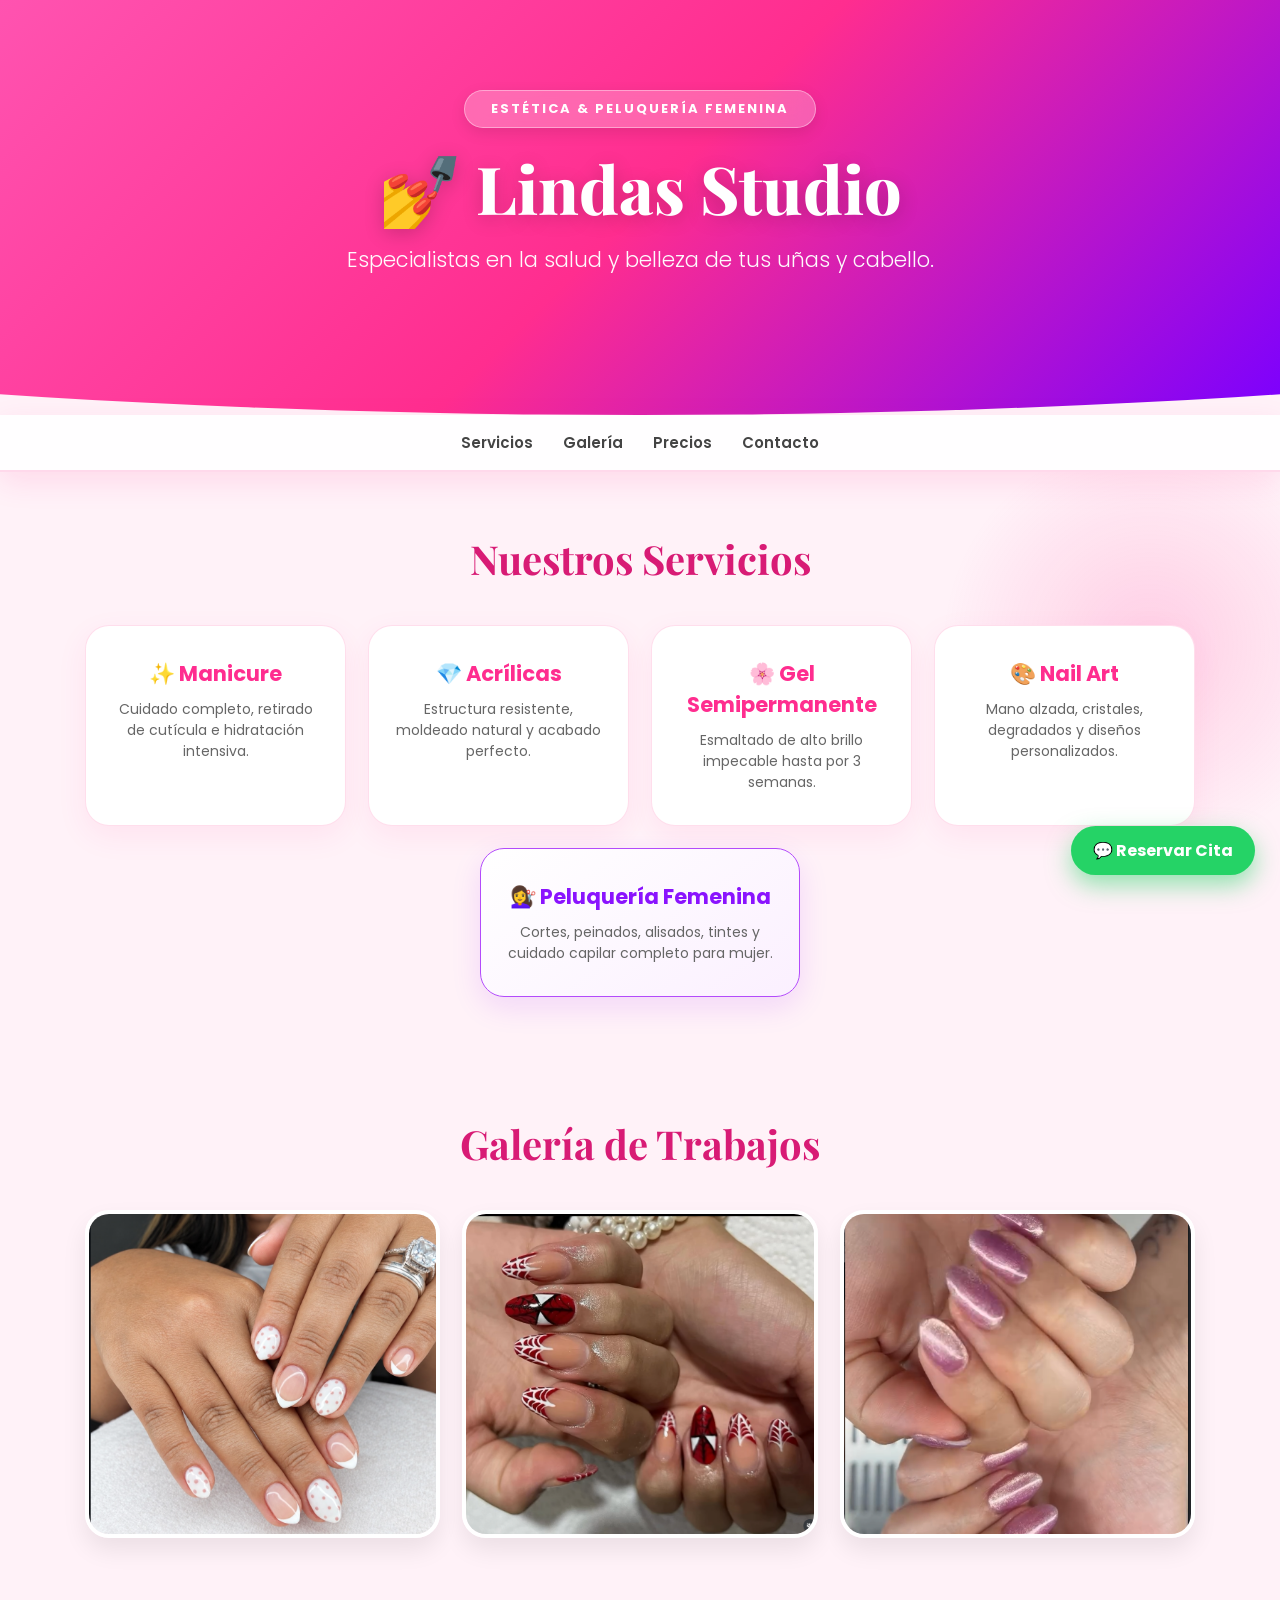
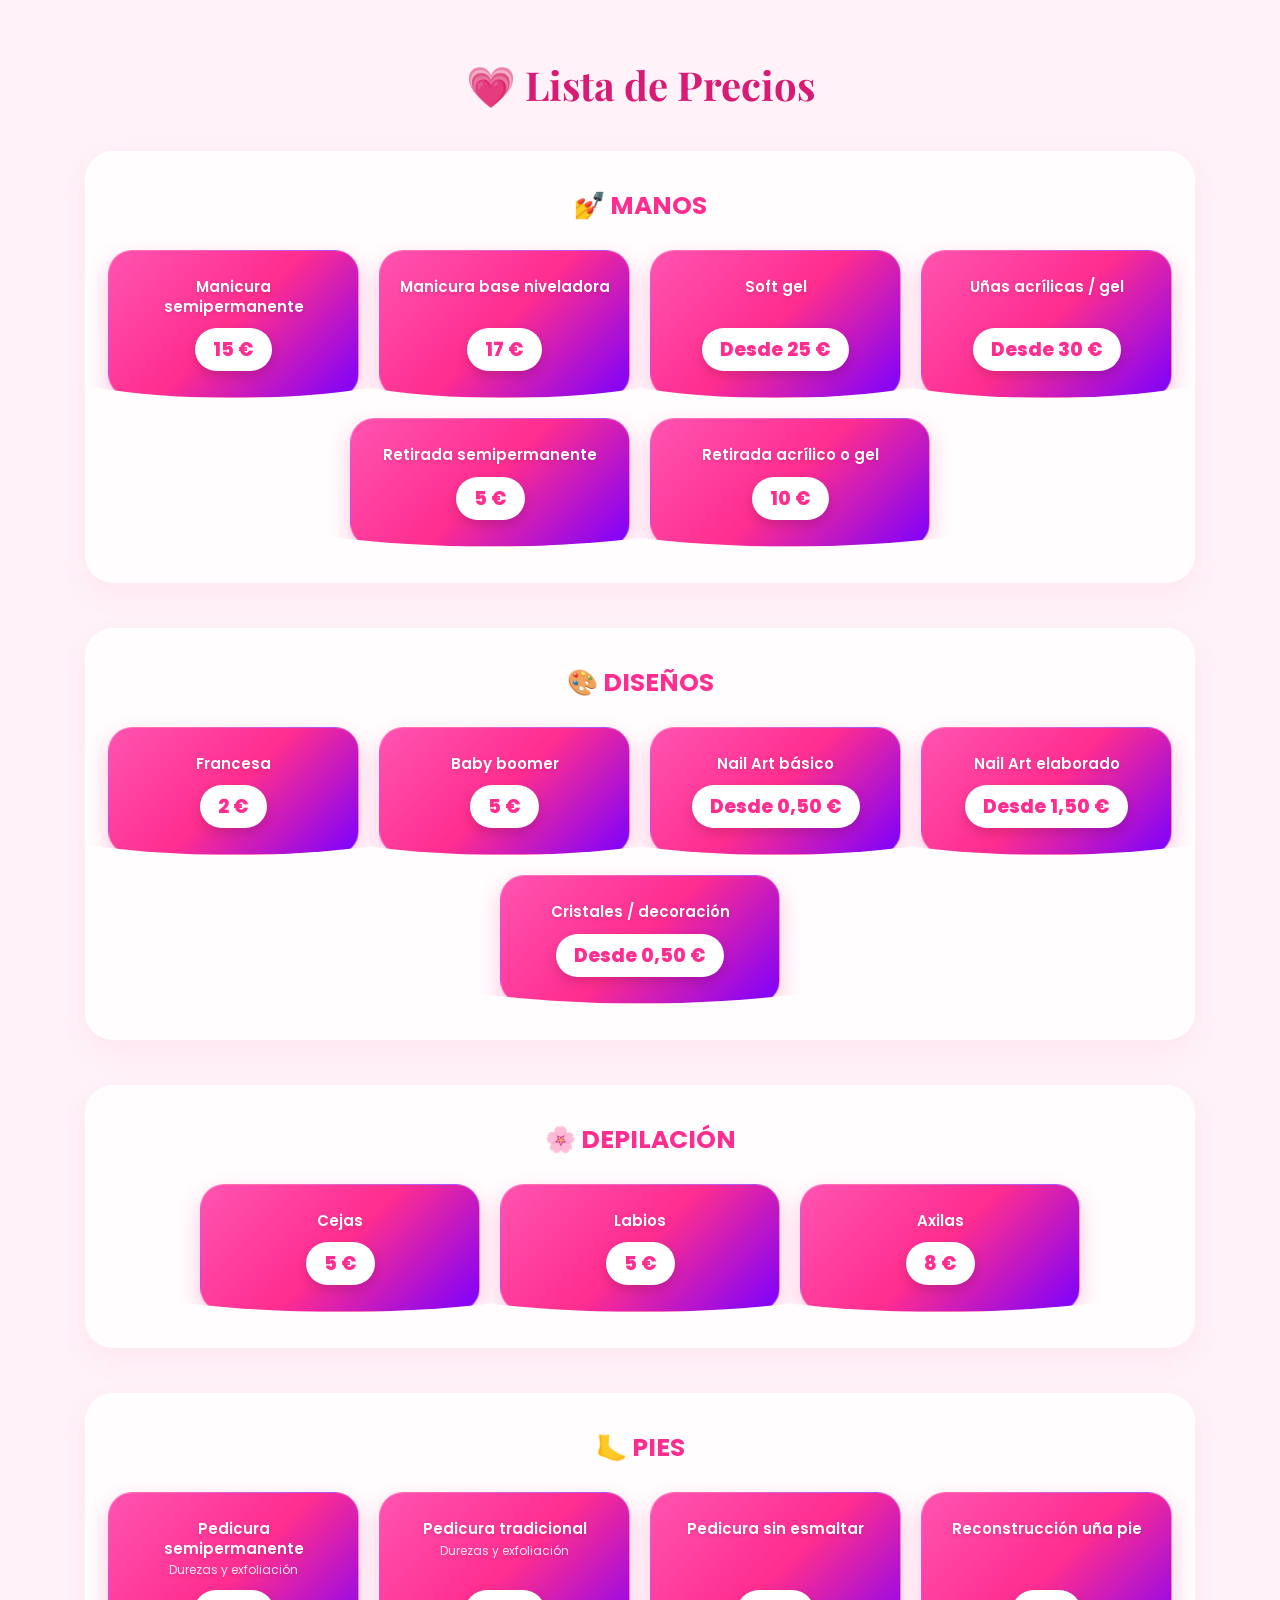
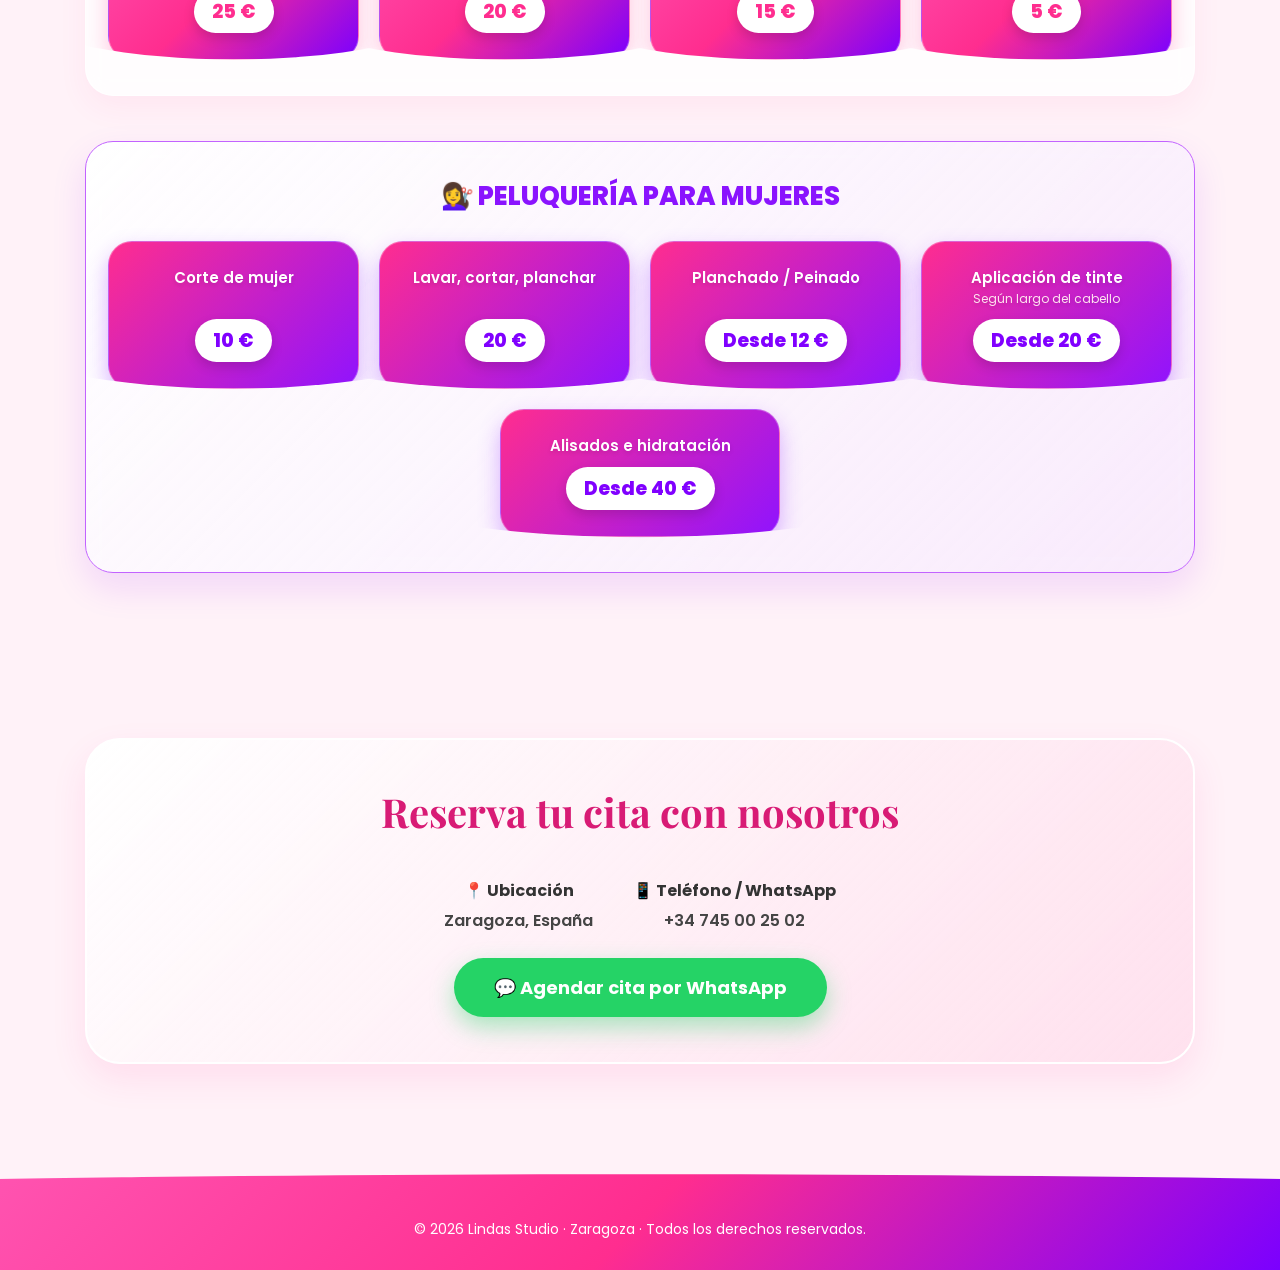
==== commit 4075d776: "Update fmt.Println message from 'Hello' to 'Goodbye'" ====
--- a/index.html
+++ b/index.html
@@ -15,8 +15,7 @@
     --primary: #ff2d8f;
     --primary-dark: #d81b75;
     --primary-gradient: linear-gradient(135deg, #ff53b0 0%, #ff2d8f 50%, #7b00ff 100%);
-    --gold-gradient: linear-gradient(135deg, #ffe259 0%, #ffa751 100%);
-    --hair-gradient: linear-gradient(135deg, #ff007f 0%, #9013fe 50%, #4a00e0 100%);
+    --hair-gradient: linear-gradient(135deg, #ff2d8f 0%, #9013fe 100%);
     --bg-color: #fff2f8;
     --card-bg: #ffffff;
 }
@@ -43,7 +42,7 @@
     width: 420px;
     height: 420px;
     border-radius: 50%;
-    background: radial-gradient(circle, rgba(255, 45, 143, 0.2) 0%, rgba(255, 255, 255, 0) 70%);
+    background: radial-gradient(circle, rgba(255, 45, 143, 0.18) 0%, rgba(255, 255, 255, 0) 70%);
     z-index: -1;
     animation: floatBg 12s infinite alternate ease-in-out;
 }
@@ -55,7 +54,7 @@
     100% { transform: translate(90px, 90px) scale(1.3); }
 }
 
-/* HEADER PREMIUM CON ILUMINACIÓN */
+/* HEADER PREMIUM CON CURVA */
 header{
     position: relative;
     background: var(--primary-gradient);
@@ -63,35 +62,29 @@
     text-align: center;
     padding: 90px 20px 140px 20px;
     clip-path: ellipse(160% 100% at 50% 0%);
-    box-shadow: 0 20px 40px rgba(255, 45, 143, 0.4);
+    box-shadow: 0 20px 40px rgba(255, 45, 143, 0.35);
 }
 
 .header-badge {
     display: inline-block;
-    background: linear-gradient(90deg, #fff275, #ff89b5);
-    color: #5d0038;
+    background: rgba(255, 255, 255, 0.25);
+    backdrop-filter: blur(10px);
     padding: 8px 26px;
     border-radius: 30px;
     font-size: 13px;
-    font-weight: 800;
-    letter-spacing: 2.5px;
+    font-weight: 700;
+    letter-spacing: 2px;
     text-transform: uppercase;
     margin-bottom: 16px;
-    box-shadow: 0 5px 20px rgba(0,0,0,0.15);
-    animation: pulseBadge 2s infinite alternate;
-}
-
-@keyframes pulseBadge {
-    0% { transform: scale(1); }
-    100% { transform: scale(1.06); }
+    border: 1px solid rgba(255, 255, 255, 0.4);
+    box-shadow: 0 5px 15px rgba(0,0,0,0.1);
 }
 
 header h1{
     font-family: 'Playfair Display', serif;
     font-size: 66px;
     font-weight: 800;
-    text-shadow: 0 4px 20px rgba(0,0,0,0.25);
-    letter-spacing: 1px;
+    text-shadow: 0 4px 20px rgba(0,0,0,0.2);
 }
 
 header p{
@@ -99,10 +92,9 @@
     font-size: 21px;
     font-weight: 300;
     opacity: 0.98;
-    text-shadow: 0 2px 8px rgba(0,0,0,0.2);
-}
-
-/* MENÚ FLOATING */
+}
+
+/* MENÚ FLOATING Y GLASSMORPHISM */
 nav{
     background: rgba(255, 255, 255, 0.92);
     backdrop-filter: blur(15px);
@@ -166,7 +158,7 @@
     position: relative;
 }
 
-/* SERVICIOS */
+/* SERVICIOS CON TARJETAS CENTRADAS */
 .tarjetas{
     display: flex;
     flex-wrap: wrap;
@@ -184,7 +176,6 @@
     transition: all 0.4s cubic-bezier(0.175, 0.885, 0.32, 1.275);
     flex: 1 1 220px;
     max-width: 320px;
-    position: relative;
 }
 
 .tarjeta:hover{
@@ -193,25 +184,14 @@
     border-color: var(--primary);
 }
 
-/* TARJETA DESTACADA PELUQUERÍA */
-.tarjeta.destacada {
-    background: linear-gradient(145deg, #ffffff 0%, #fff0f7 100%);
-    border: 2px solid #ff2d8f;
-    box-shadow: 0 12px 35px rgba(144, 19, 254, 0.2);
-}
-
-.tarjeta.destacada::before {
-    content: '★ VIP ⭐';
-    position: absolute;
-    top: -12px;
-    right: 20px;
-    background: var(--hair-gradient);
-    color: white;
-    font-size: 10px;
-    font-weight: 800;
-    padding: 4px 12px;
-    border-radius: 20px;
-    box-shadow: 0 4px 10px rgba(0,0,0,0.15);
+.tarjeta.peluqueria-card {
+    background: linear-gradient(145deg, #ffffff 0%, #fbf0ff 100%);
+    border: 1.5px solid #b34bfb;
+    box-shadow: 0 10px 30px rgba(144, 19, 254, 0.12);
+}
+
+.tarjeta.peluqueria-card h3 {
+    color: #8a13fe;
 }
 
 .tarjeta h3{ color: var(--primary); margin-bottom: 10px; font-size: 21px; }
@@ -261,20 +241,16 @@
     margin-bottom: 25px;
 }
 
-/* CATEGORÍA PELUQUERÍA DESTACADA */
-.categoria.peluqueria-destacada {
-    background: linear-gradient(135deg, rgba(255, 255, 255, 0.95) 0%, rgba(240, 220, 255, 0.6) 100%);
-    border: 2px solid #b34bfb;
-    box-shadow: 0 15px 40px rgba(144, 19, 254, 0.18);
-}
-
-.categoria.peluqueria-destacada h3 {
-    background: var(--hair-gradient);
-    -webkit-background-clip: text;
-    -webkit-text-fill-color: transparent;
-    font-size: 28px;
+.categoria.peluqueria-seccion {
+    background: linear-gradient(135deg, rgba(255, 255, 255, 0.95) 0%, rgba(245, 230, 255, 0.6) 100%);
+    border: 1.5px solid #c263ff;
+    box-shadow: 0 15px 35px rgba(144, 19, 254, 0.12);
+}
+
+.categoria.peluqueria-seccion h3 {
+    color: #8a13fe;
+    font-size: 26px;
     font-weight: 800;
-    letter-spacing: 0.5px;
 }
 
 .lista-precios{
@@ -320,14 +296,13 @@
     box-shadow: 0 18px 36px rgba(255, 45, 143, 0.45);
 }
 
-/* PRECIOS DE PELUQUERÍA CON ESTILO MORADO Y VIP */
 .precio.hair-card {
     background: var(--hair-gradient);
-    box-shadow: 0 10px 22px rgba(123, 0, 255, 0.35);
+    box-shadow: 0 10px 22px rgba(123, 0, 255, 0.3);
 }
 
 .precio.hair-card:hover {
-    box-shadow: 0 18px 38px rgba(123, 0, 255, 0.55);
+    box-shadow: 0 18px 38px rgba(123, 0, 255, 0.5);
 }
 
 .precio.hair-card .cantidad {
@@ -457,9 +432,9 @@
 </a>
 
 <header>
-    <span class="header-badge">✨ Estética Premium & Peluquería</span>
+    <span class="header-badge">Estética & Peluquería Femenina</span>
     <h1>💅 Lindas Studio</h1>
-    <p>Especialistas en la salud y belleza de tus uñas y tu cabello.</p>
+    <p>Especialistas en la salud y belleza de tus uñas y cabello.</p>
 </header>
 
 <nav>
@@ -489,9 +464,9 @@
             <h3>🎨 Nail Art</h3>
             <p>Mano alzada, cristales, degradados y diseños personalizados.</p>
         </div>
-        <div class="tarjeta destacada">
+        <div class="tarjeta peluqueria-card">
             <h3>💇‍♀️ Peluquería Femenina</h3>
-            <p>Cortes, peinados, alisados, tintes y lavado profesional exclusivo para mujer.</p>
+            <p>Cortes, peinados, alisados, tintes y cuidado capilar completo para mujer.</p>
         </div>
     </div>
 </section>
@@ -612,7 +587,7 @@
         </div>
     </div>
 
-    <div class="categoria peluqueria-destacada">
+    <div class="categoria peluqueria-seccion">
         <h3>💇‍♀️ PELUQUERÍA PARA MUJERES</h3>
         <div class="lista-precios">
             <div class="precio hair-card">
@@ -628,7 +603,7 @@
                 <div class="cantidad">Desde 12 €</div>
             </div>
             <div class="precio hair-card">
-                <div class="nombre">Aplicación de tinte<small>Según largo de cabello</small></div>
+                <div class="nombre">Aplicación de tinte<small>Según largo del cabello</small></div>
                 <div class="cantidad">Desde 20 €</div>
             </div>
             <div class="precio hair-card">
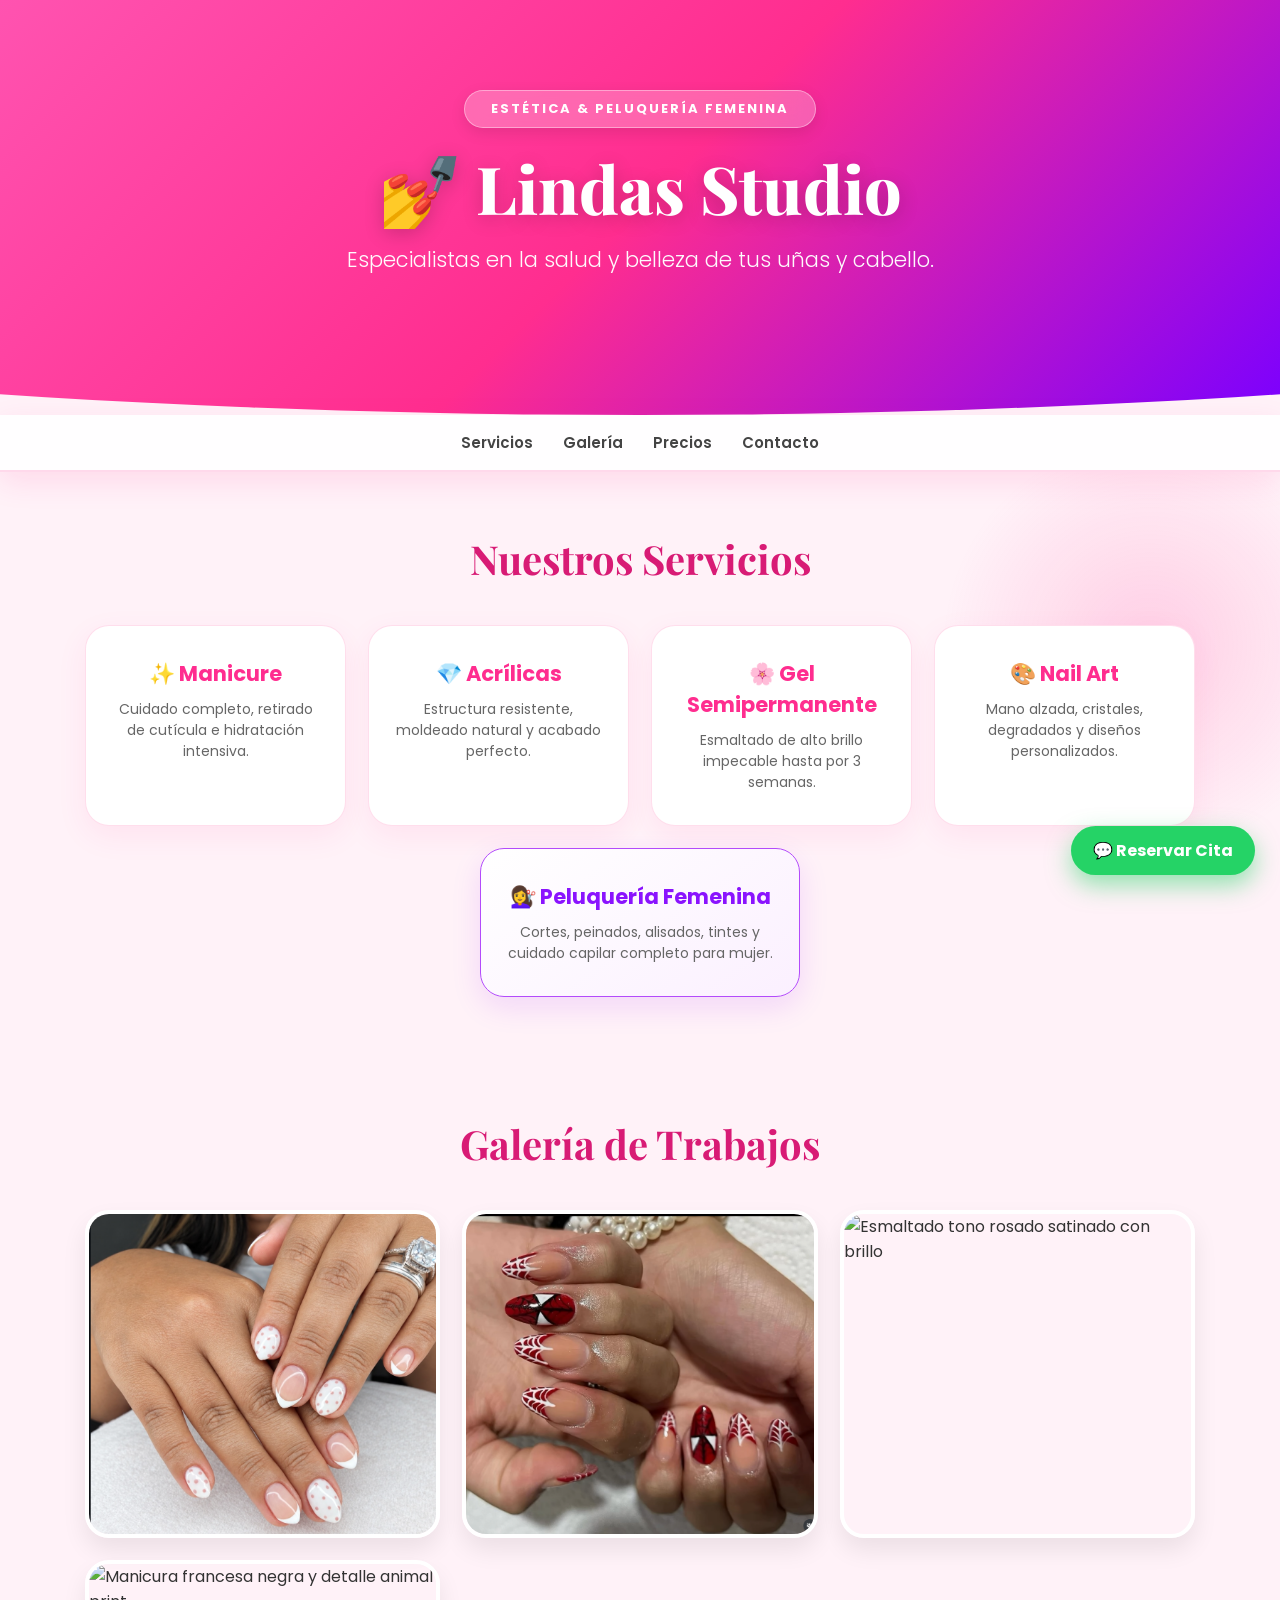
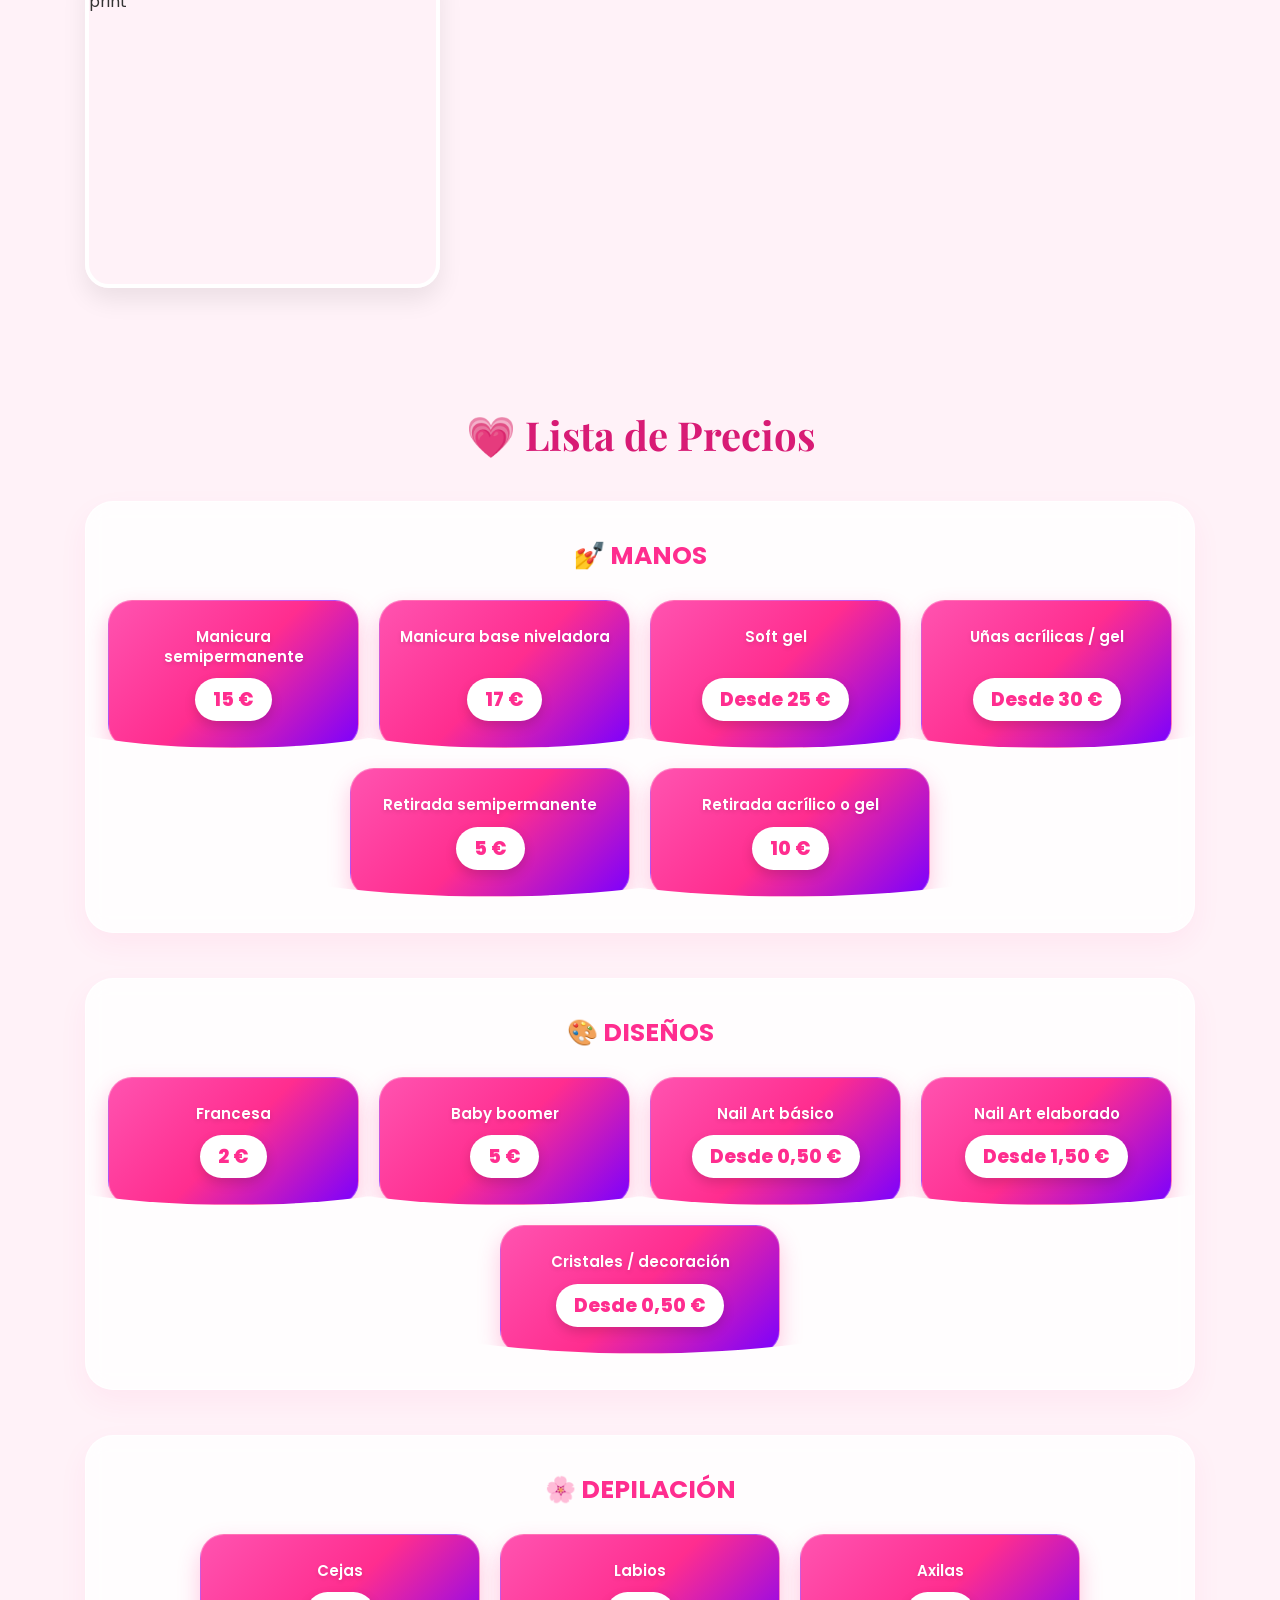
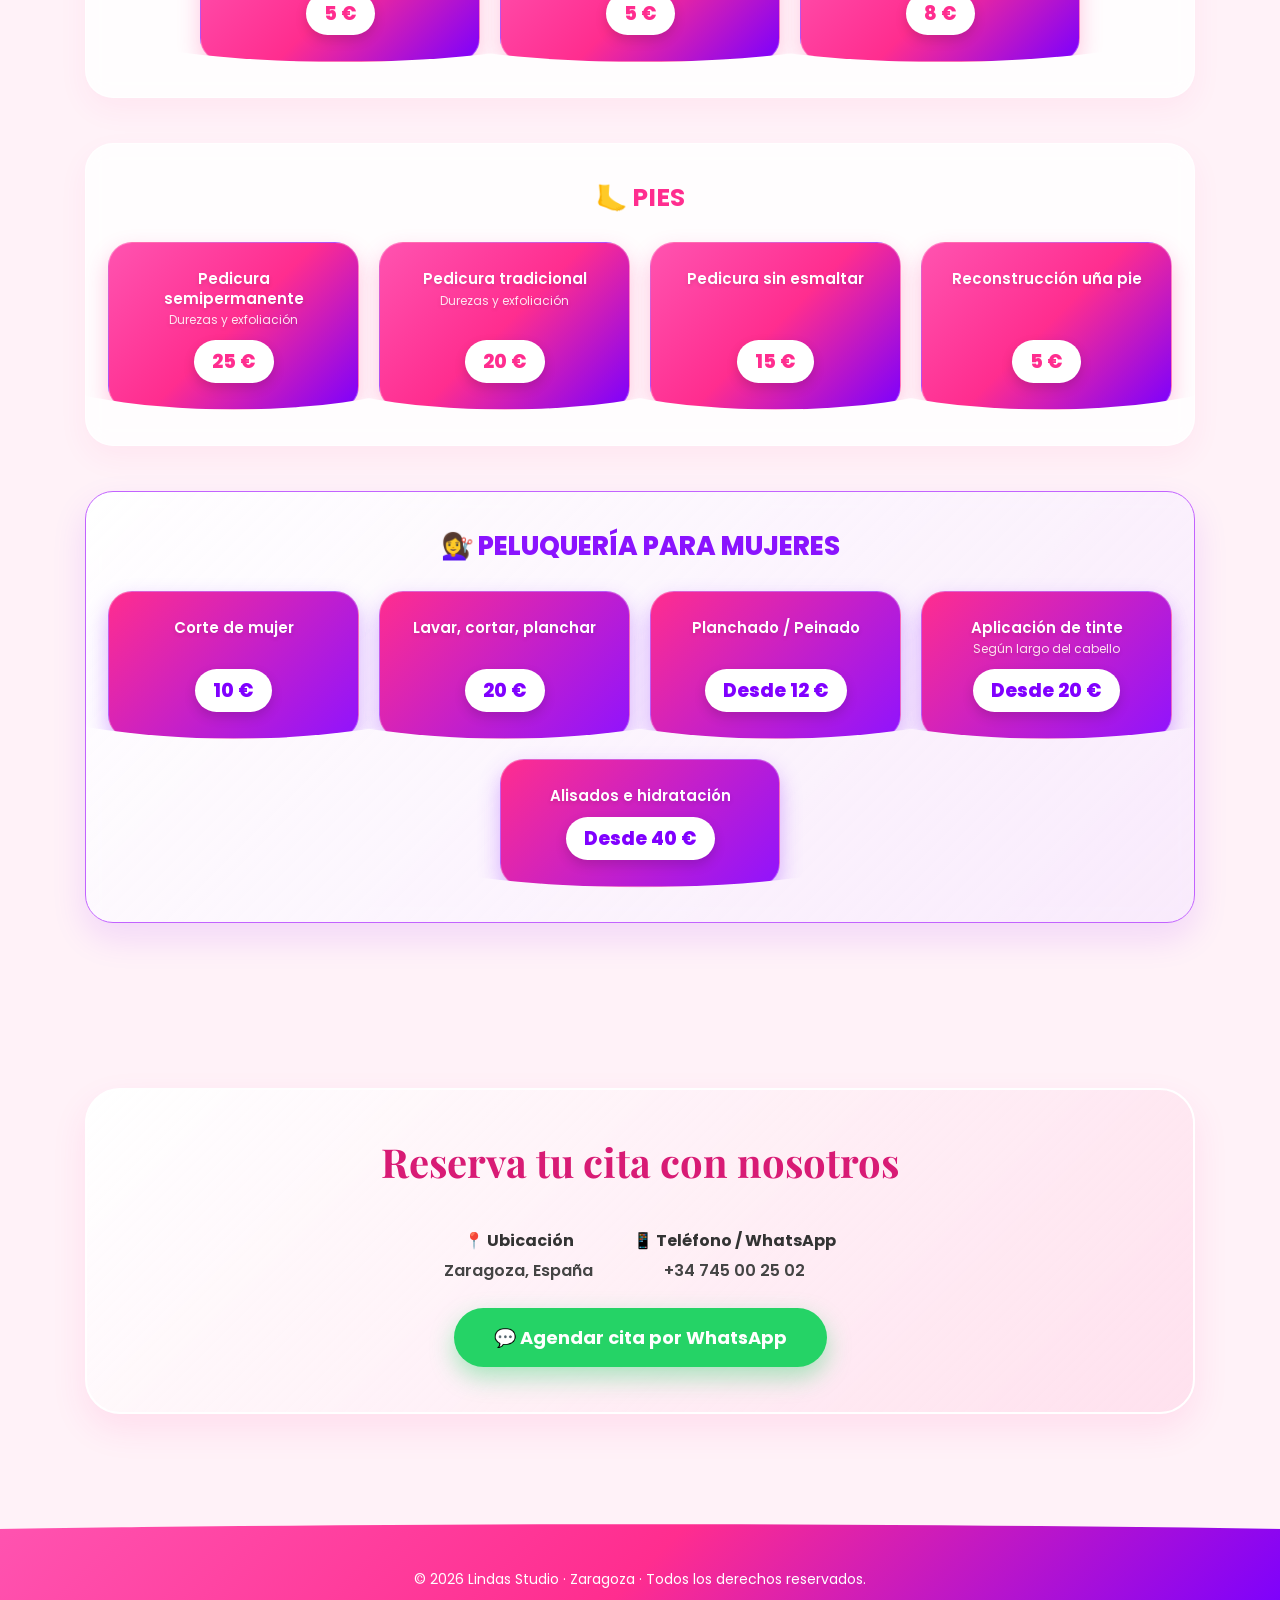
==== commit b234a208: "Update print statement from 'Hello' to 'Goodbye'" ====
--- a/index.html
+++ b/index.html
@@ -484,6 +484,10 @@
         <div class="galeria-item">
             <img src="3lindas.PNG" alt="Esmaltado tono rosado satinado con brillo">
         </div>
+        <!-- Nueva imagen añadida -->
+        <div class="galeria-item">
+            <img src="tu-nueva-imagen.PNG" alt="Manicura francesa negra y detalle animal print">
+        </div>
     </div>
 </section>
 
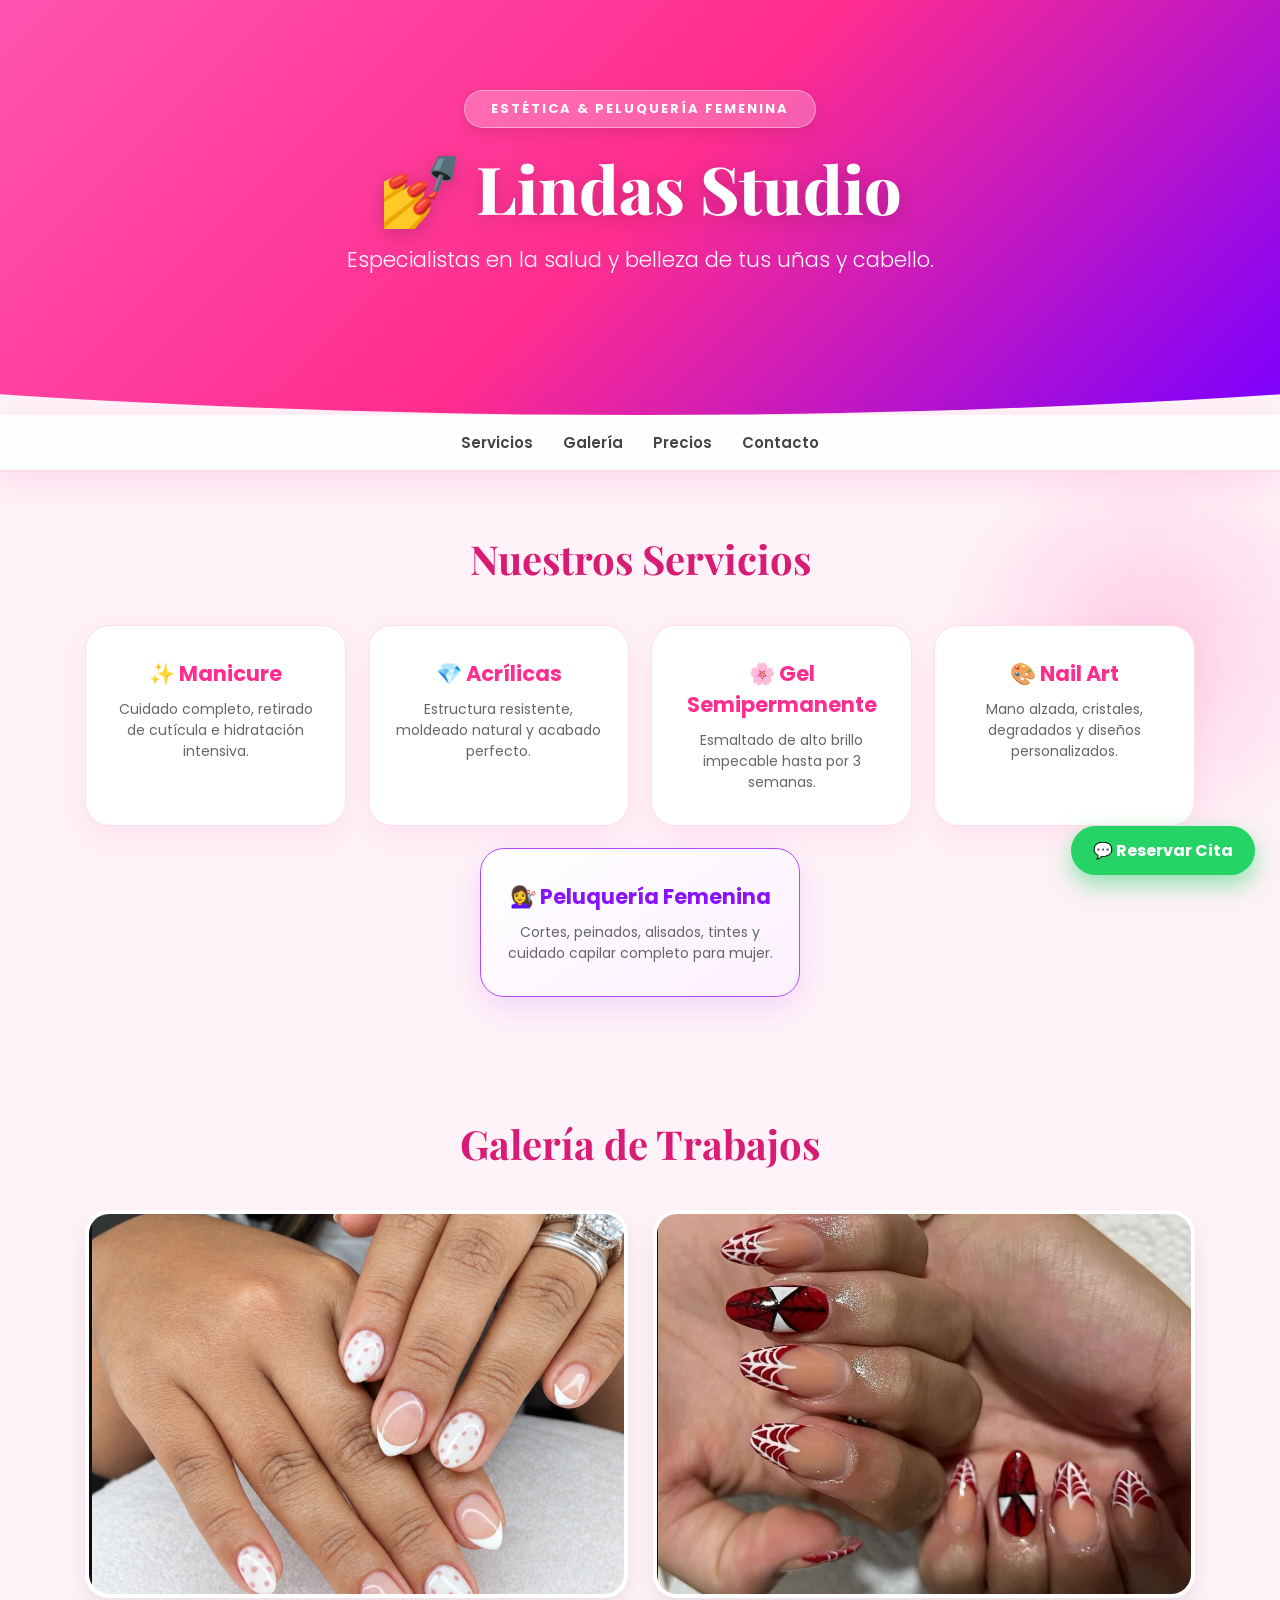
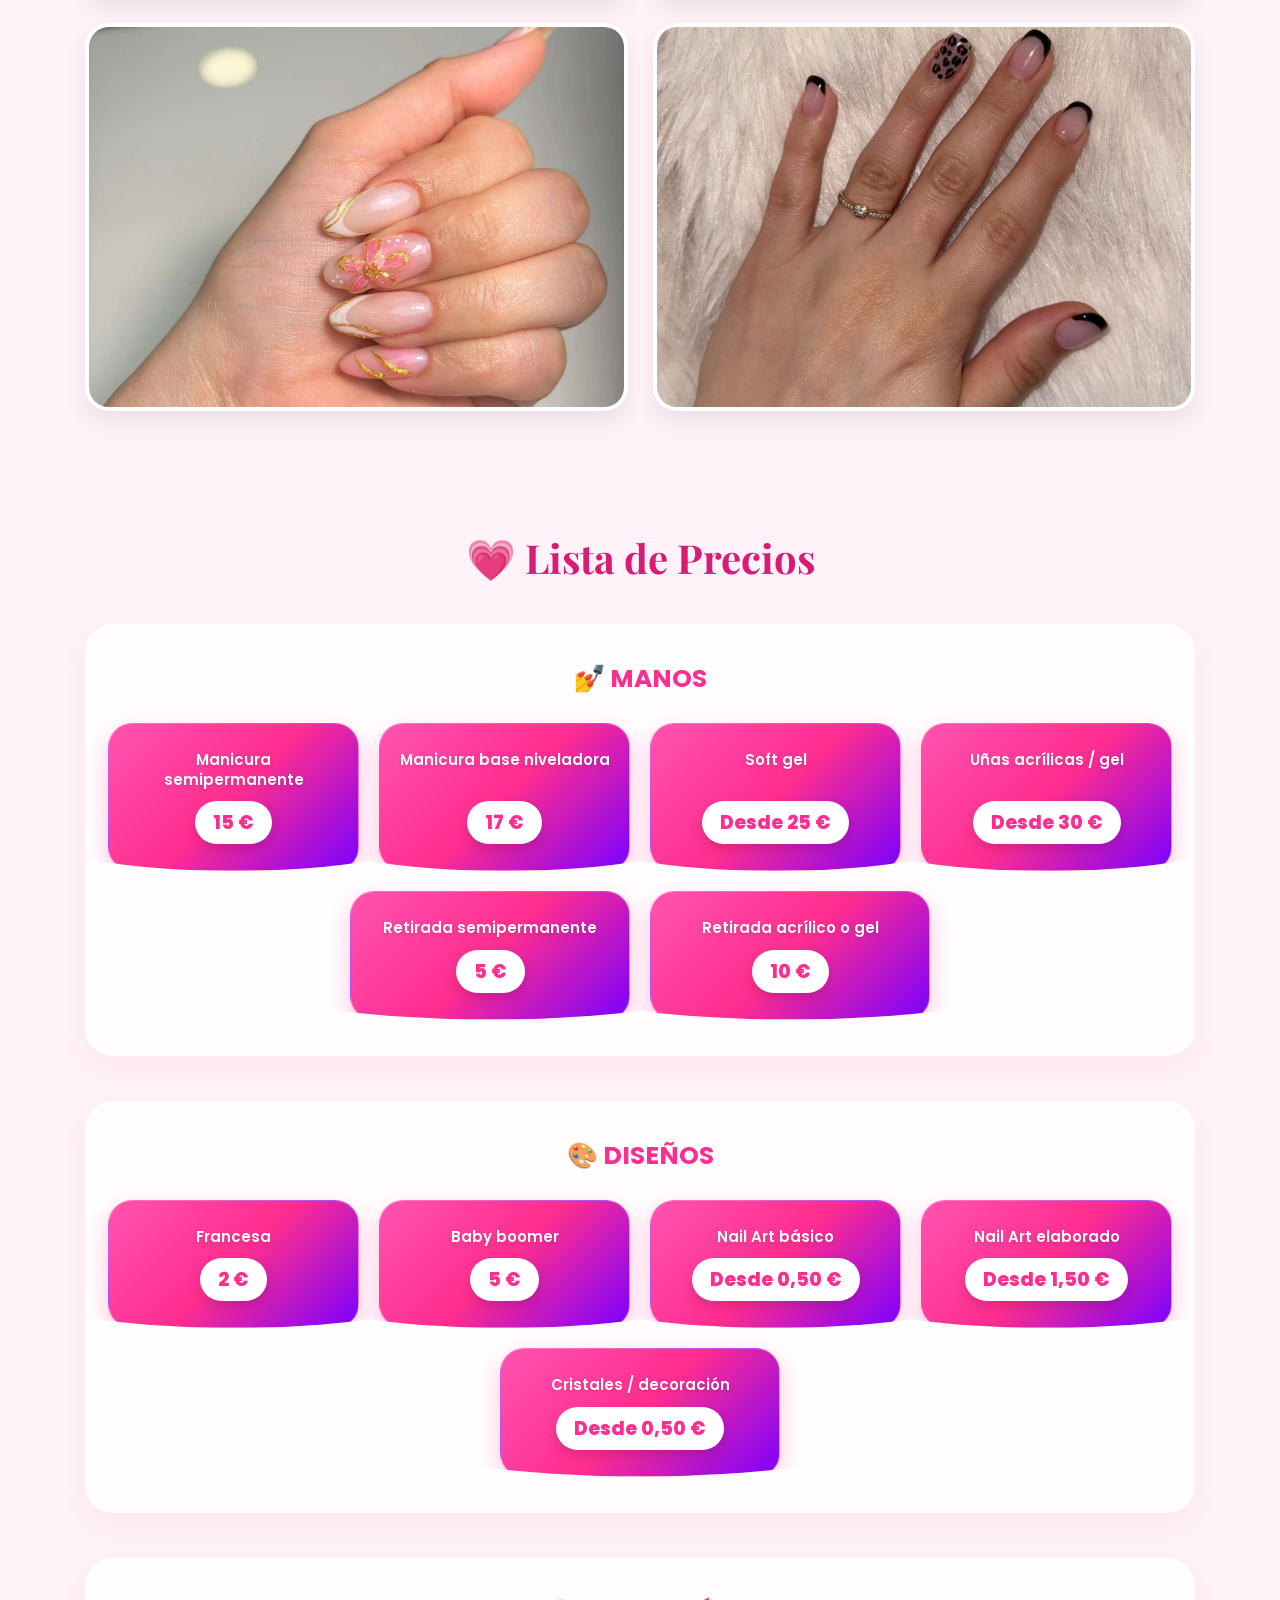
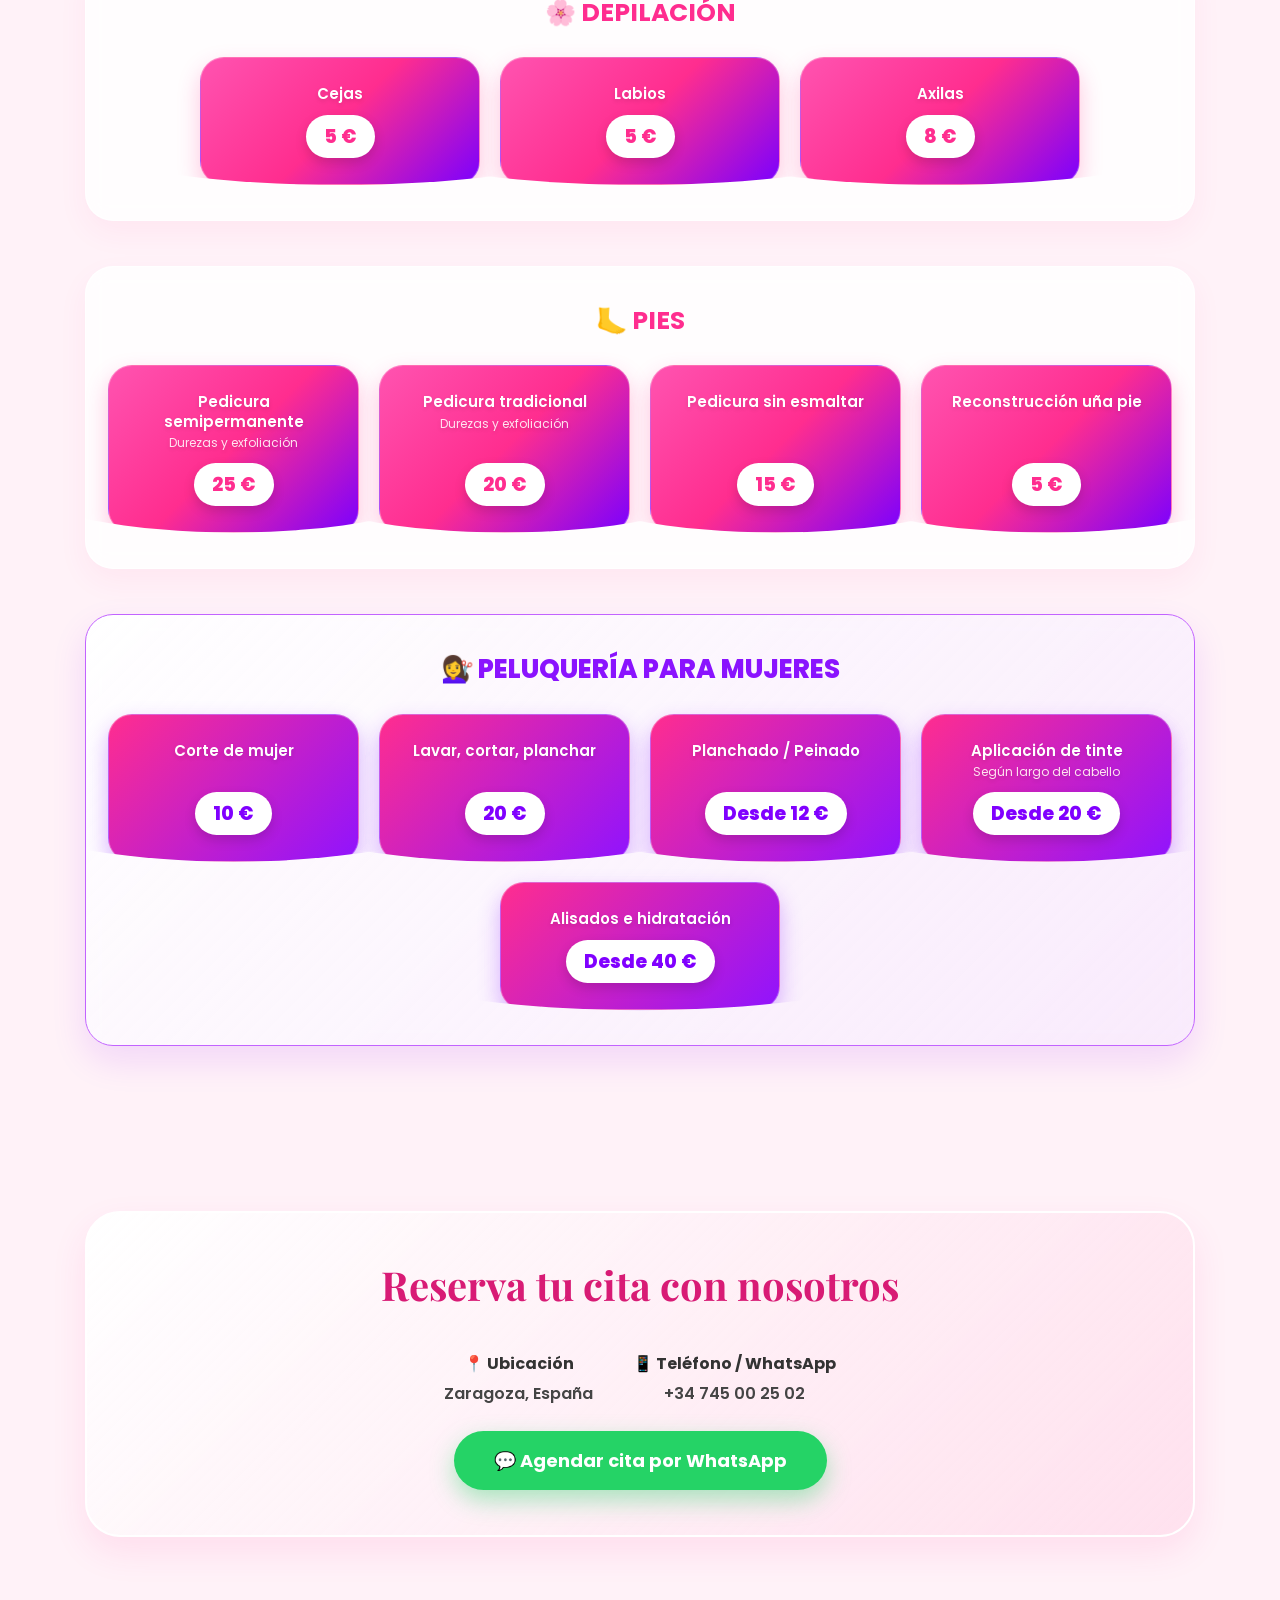
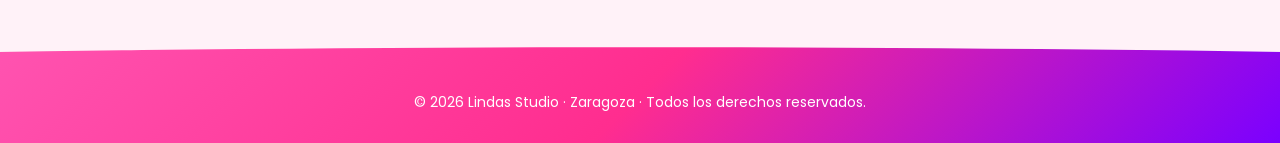
==== commit f94cee46: "Update index.html" ====
--- a/index.html
+++ b/index.html
@@ -1,3 +1,4 @@
+
 <!DOCTYPE html>
 <html lang="es">
 <head>
@@ -139,14 +140,6 @@
     max-width: 1150px;
     margin: auto;
     padding: 60px 20px;
-    animation: revealSection linear both;
-    animation-timeline: view();
-    animation-range: entry 10% cover 30%;
-}
-
-@keyframes revealSection {
-    from { opacity: 0; transform: translateY(40px) scale(0.97); }
-    to { opacity: 1; transform: translateY(0) scale(1); }
 }
 
 h2{
@@ -197,11 +190,11 @@
 .tarjeta h3{ color: var(--primary); margin-bottom: 10px; font-size: 21px; }
 .tarjeta p { color: #666; font-size: 14px; line-height: 1.5; }
 
-/* GALERÍA */
+/* GALERÍA MODIFICADA A GRID DE 2 COLUMNAS PARA MEJOR VISTA */
 .galeria{
     display: grid;
-    grid-template-columns: repeat(3, 1fr);
-    gap: 22px;
+    grid-template-columns: repeat(2, 1fr);
+    gap: 25px;
 }
 
 .galeria-item {
@@ -210,17 +203,18 @@
     box-shadow: 0 12px 25px rgba(0,0,0,0.08);
     border: 4px solid #fff;
     position: relative;
+    background: #fff;
 }
 
 .galeria img{
     width: 100%;
-    height: 320px;
+    height: 380px;
     object-fit: cover;
     display: block;
     transition: transform 0.6s cubic-bezier(0.25, 1, 0.5, 1);
 }
 
-.galeria-item:hover img{ transform: scale(1.1); }
+.galeria-item:hover img{ transform: scale(1.05); }
 
 /* SECCIÓN PRECIOS ESPECTACULAR */
 .categoria{
@@ -410,15 +404,12 @@
     font-size: 14px;
 }
 
-@keyframes fadeInDown { from { opacity: 0; transform: translateY(-30px); } to { opacity: 1; transform: translateY(0); } }
-@keyframes fadeInUp { from { opacity: 0; transform: translateY(30px); } to { opacity: 1; transform: translateY(0); } }
-
 @media(max-width:700px){
     header h1{ font-size: 44px; }
     nav{ gap: 12px; flex-wrap: wrap; padding: 12px; }
     nav a{ font-size: 13px; }
     .galeria{ grid-template-columns: 1fr; }
-    .galeria img{ height: 300px; }
+    .galeria img{ height: 320px; }
     .precio, .tarjeta { max-width: 100%; flex: 1 1 100%; }
 }
 </style>
@@ -482,11 +473,10 @@
             <img src="2linadas.PNG" alt="Nail art con diseño telaraña y tonos rojos">
         </div>
         <div class="galeria-item">
-            <img src="3lindas.PNG" alt="Esmaltado tono rosado satinado con brillo">
-        </div>
-        <!-- Nueva imagen añadida -->
+            <img src="3linadas.PNG" alt="Esmaltado tono rosado satinado con brillo">
+        </div>
         <div class="galeria-item">
-            <img src="tu-nueva-imagen.PNG" alt="Manicura francesa negra y detalle animal print">
+            <img src="4linadas.PNG" alt="Manicura francesa negra y detalle animal print">
         </div>
     </div>
 </section>
